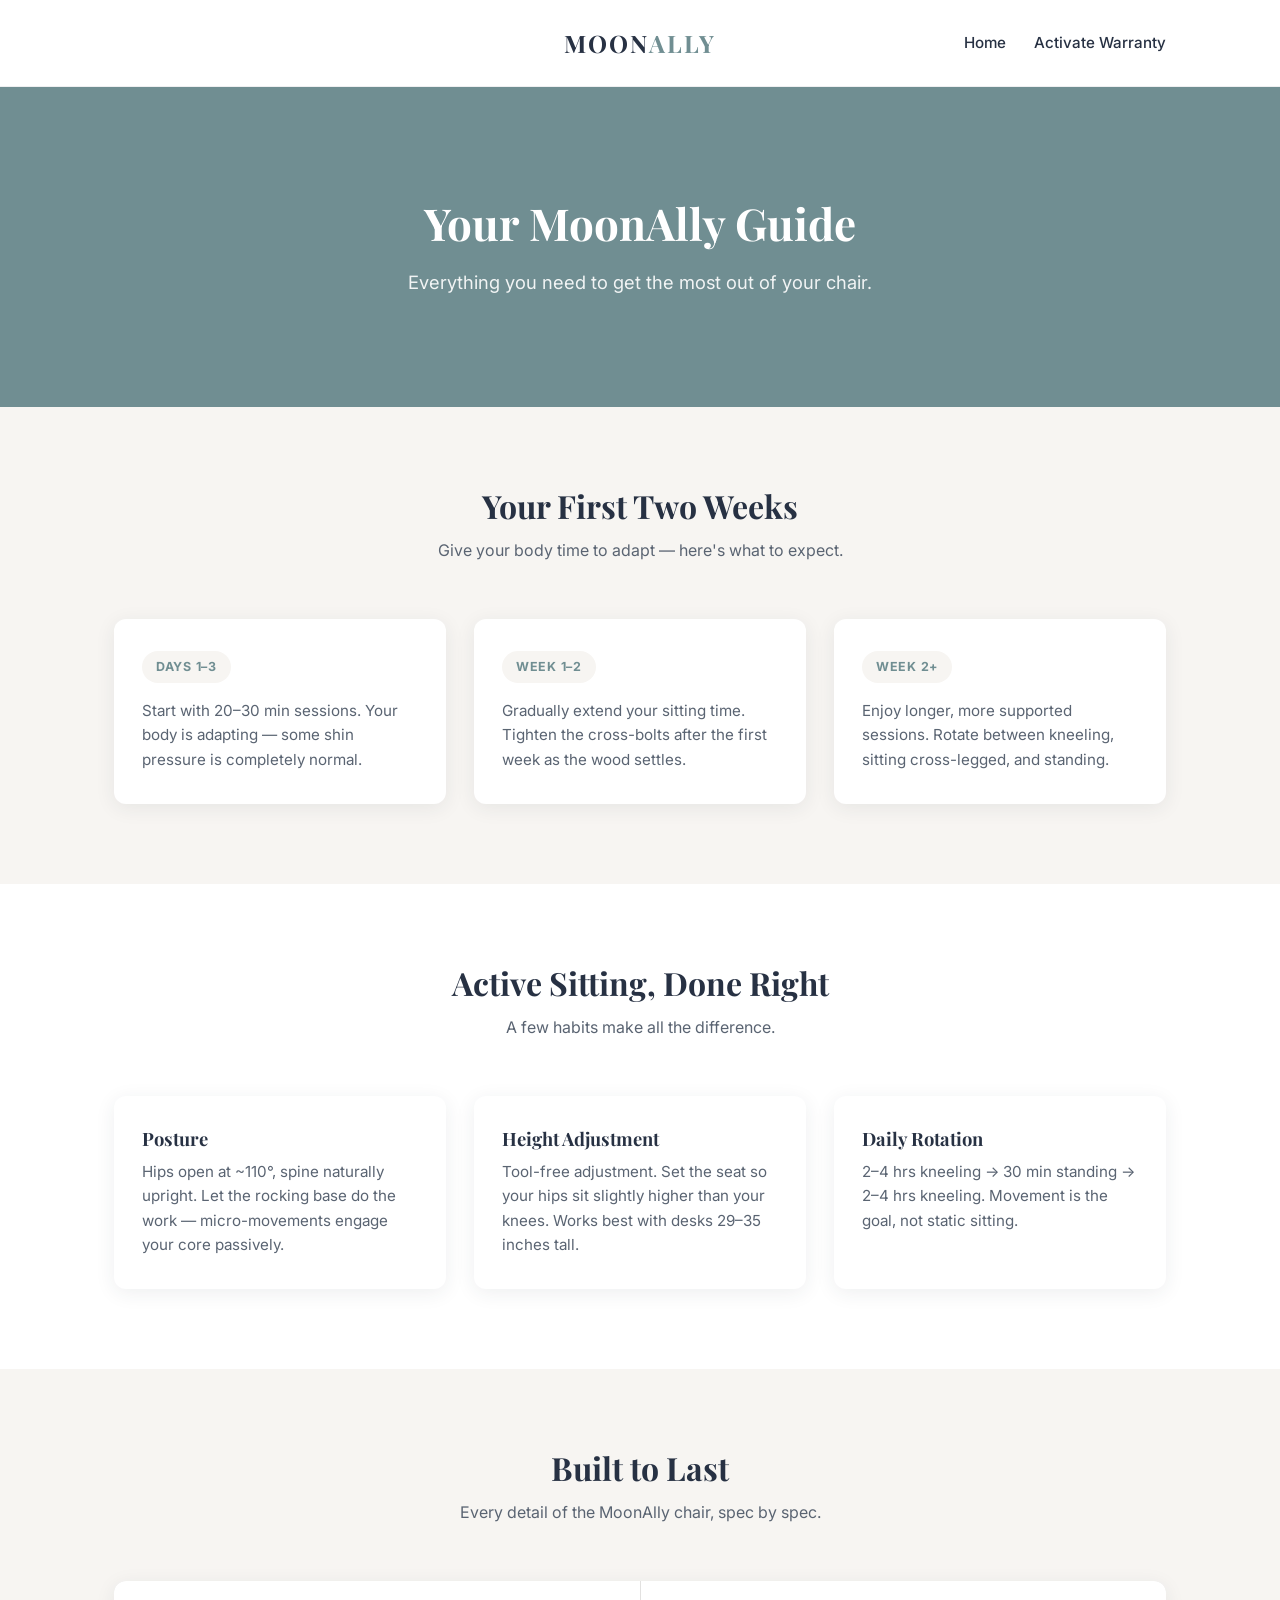
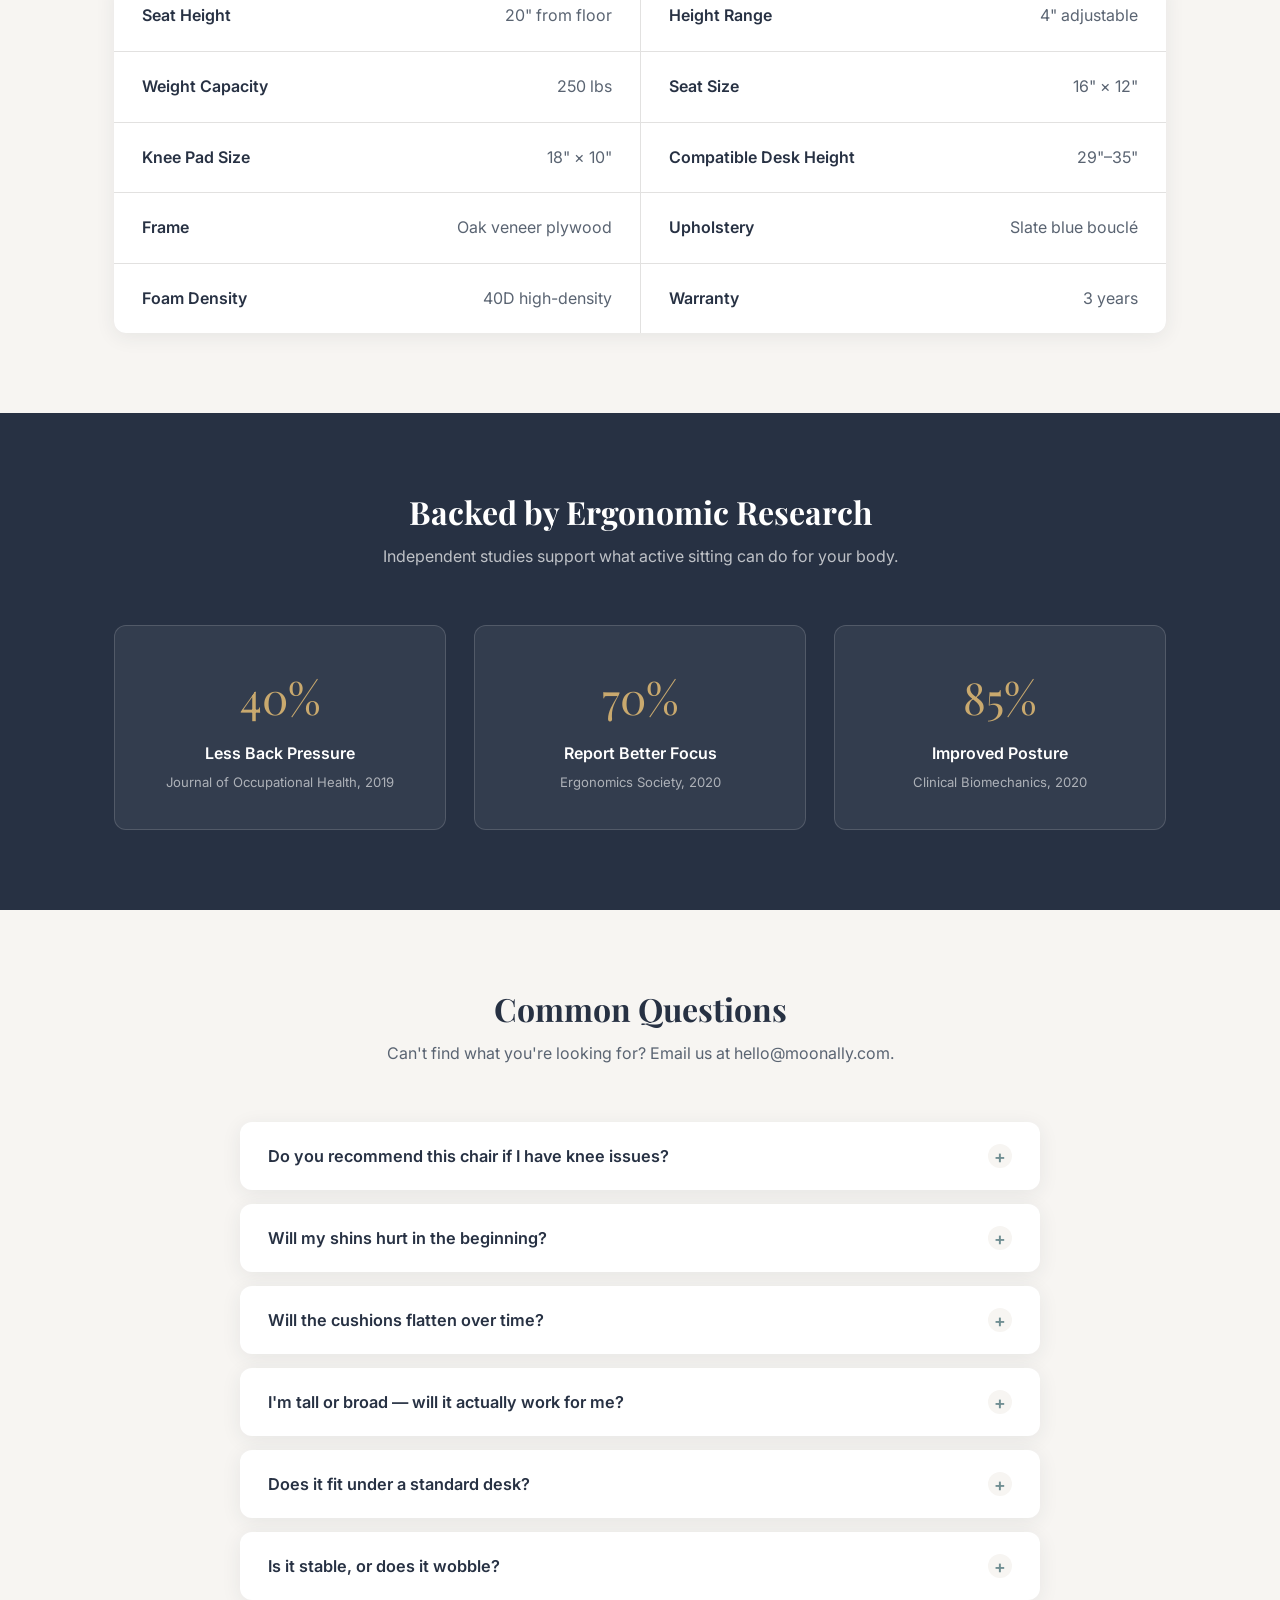
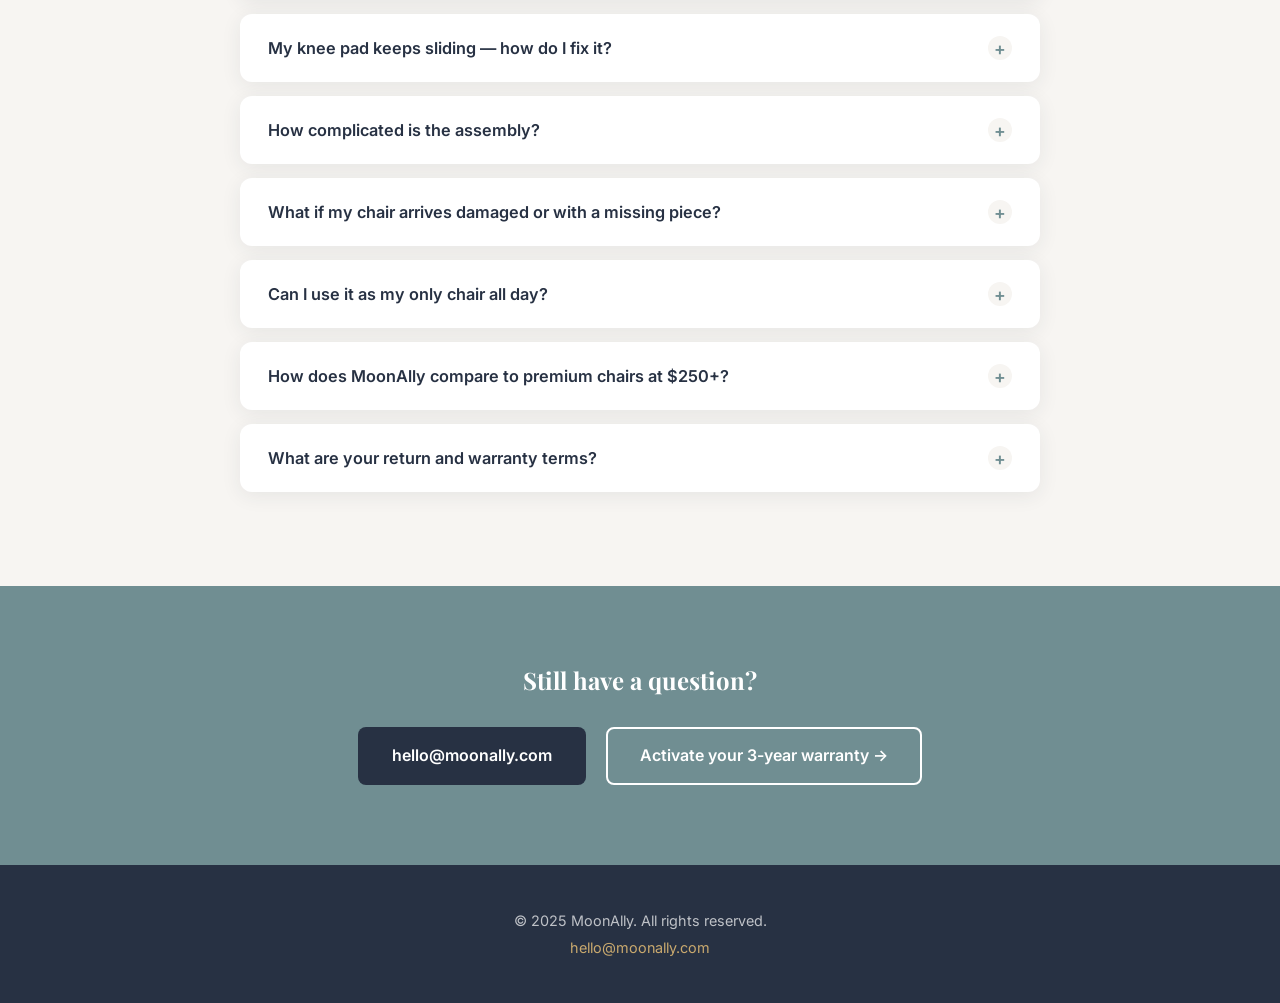
==== support/index.html @ c6cafbcb "initial site: homepage and support page" ====
<!DOCTYPE html>
<html lang="en">
<head>
<meta charset="UTF-8">
<meta name="viewport" content="width=device-width, initial-scale=1.0">
<title>MoonAlly Support &amp; Guide</title>
<meta name="description" content="Everything you need to get the most out of your MoonAlly kneeling chair — setup guide, specs, research, and FAQ.">
<link rel="preconnect" href="https://fonts.googleapis.com">
<link rel="preconnect" href="https://fonts.gstatic.com" crossorigin>
<link href="https://fonts.googleapis.com/css2?family=Playfair+Display:wght@600;700&family=Inter:wght@400;500;600;700&display=swap" rel="stylesheet">
<link rel="stylesheet" href="../style.css">
</head>
<body>

<header class="site-header">
  <div class="container">
    <a href="/" class="logo">
      <span class="logo-moon">MOON</span><span class="logo-ally">ALLY</span>
    </a>
    <nav class="header-nav">
      <a href="/">Home</a>
      <a href="https://warranty.moonally.com">Activate Warranty</a>
    </nav>
  </div>
</header>

<section class="hero hero-sage">
  <div class="container">
    <h1>Your MoonAlly Guide</h1>
    <p class="subline">Everything you need to get the most out of your chair.</p>
  </div>
</section>

<!-- Getting Started -->
<section id="getting-started">
  <div class="container">
    <div class="section-heading">
      <h2>Your First Two Weeks</h2>
      <p>Give your body time to adapt — here's what to expect.</p>
    </div>
    <div class="card-grid">
      <div class="card step-card">
        <span class="step-label">Days 1–3</span>
        <p>Start with 20–30 min sessions. Your body is adapting — some shin pressure is completely normal.</p>
      </div>
      <div class="card step-card">
        <span class="step-label">Week 1–2</span>
        <p>Gradually extend your sitting time. Tighten the cross-bolts after the first week as the wood settles.</p>
      </div>
      <div class="card step-card">
        <span class="step-label">Week 2+</span>
        <p>Enjoy longer, more supported sessions. Rotate between kneeling, sitting cross-legged, and standing.</p>
      </div>
    </div>
  </div>
</section>

<!-- How To Use -->
<section id="how-to-use" style="background:var(--white);">
  <div class="container">
    <div class="section-heading">
      <h2>Active Sitting, Done Right</h2>
      <p>A few habits make all the difference.</p>
    </div>
    <div class="card-grid">
      <div class="card">
        <h3>Posture</h3>
        <p>Hips open at ~110°, spine naturally upright. Let the rocking base do the work — micro-movements engage your core passively.</p>
      </div>
      <div class="card">
        <h3>Height Adjustment</h3>
        <p>Tool-free adjustment. Set the seat so your hips sit slightly higher than your knees. Works best with desks 29–35 inches tall.</p>
      </div>
      <div class="card">
        <h3>Daily Rotation</h3>
        <p>2–4 hrs kneeling → 30 min standing → 2–4 hrs kneeling. Movement is the goal, not static sitting.</p>
      </div>
    </div>
  </div>
</section>

<!-- Specs -->
<section id="specs">
  <div class="container">
    <div class="section-heading">
      <h2>Built to Last</h2>
      <p>Every detail of the MoonAlly chair, spec by spec.</p>
    </div>
    <div class="specs-grid">
      <div class="spec-item"><span class="spec-label">Seat Height</span><span class="spec-value">20" from floor</span></div>
      <div class="spec-item"><span class="spec-label">Height Range</span><span class="spec-value">4" adjustable</span></div>
      <div class="spec-item"><span class="spec-label">Weight Capacity</span><span class="spec-value">250 lbs</span></div>
      <div class="spec-item"><span class="spec-label">Seat Size</span><span class="spec-value">16" × 12"</span></div>
      <div class="spec-item"><span class="spec-label">Knee Pad Size</span><span class="spec-value">18" × 10"</span></div>
      <div class="spec-item"><span class="spec-label">Compatible Desk Height</span><span class="spec-value">29"–35"</span></div>
      <div class="spec-item"><span class="spec-label">Frame</span><span class="spec-value">Oak veneer plywood</span></div>
      <div class="spec-item"><span class="spec-label">Upholstery</span><span class="spec-value">Slate blue bouclé</span></div>
      <div class="spec-item"><span class="spec-label">Foam Density</span><span class="spec-value">40D high-density</span></div>
      <div class="spec-item"><span class="spec-label">Warranty</span><span class="spec-value">3 years</span></div>
    </div>
  </div>
</section>

<!-- Research -->
<section id="research" class="section-dark">
  <div class="container">
    <div class="section-heading">
      <h2>Backed by Ergonomic Research</h2>
      <p>Independent studies support what active sitting can do for your body.</p>
    </div>
    <div class="card-grid">
      <div class="stat-card">
        <div class="stat-number">40%</div>
        <div class="stat-label">Less Back Pressure</div>
        <p class="stat-source">Journal of Occupational Health, 2019</p>
      </div>
      <div class="stat-card">
        <div class="stat-number">70%</div>
        <div class="stat-label">Report Better Focus</div>
        <p class="stat-source">Ergonomics Society, 2020</p>
      </div>
      <div class="stat-card">
        <div class="stat-number">85%</div>
        <div class="stat-label">Improved Posture</div>
        <p class="stat-source">Clinical Biomechanics, 2020</p>
      </div>
    </div>
  </div>
</section>

<!-- FAQ -->
<section id="faq">
  <div class="container">
    <div class="section-heading">
      <h2>Common Questions</h2>
      <p>Can't find what you're looking for? Email us at hello@moonally.com.</p>
    </div>
    <div class="faq-list">

      <div class="faq-item">
        <button class="faq-question">
          Do you recommend this chair if I have knee issues?
          <span class="faq-icon">+</span>
        </button>
        <div class="faq-answer">
          <p>Honestly, no. If you're dealing with a knee injury, recent surgery, or arthritis, this chair puts weight on your knees and shins by design. It's built to open tight hips and strengthen posture, not to rehabilitate an existing joint problem. We'd rather you skip it than end up in pain.</p>
        </div>
      </div>

      <div class="faq-item">
        <button class="faq-question">
          Will my shins hurt in the beginning?
          <span class="faq-icon">+</span>
        </button>
        <div class="faq-answer">
          <p>A bit of pressure is normal. About 30% of your weight rests on the shin pads while the seat carries the rest. Most users adjust within 3 to 7 days. Start with 20–30 minute sessions and raise the seat one notch if the pressure feels too strong early on.</p>
        </div>
      </div>

      <div class="faq-item">
        <button class="faq-question">
          Will the cushions flatten over time?
          <span class="faq-icon">+</span>
        </button>
        <div class="faq-answer">
          <p>Our cushions use 40-density high-density foam — about 50% thicker than most competitors. They stay firm at first and gradually mold to your shape over the first week or two. Cushion integrity is covered by our 3-year warranty.</p>
        </div>
      </div>

      <div class="faq-item">
        <button class="faq-question">
          I'm tall or broad — will it actually work for me?
          <span class="faq-icon">+</span>
        </button>
        <div class="faq-answer">
          <p>The chair fits users comfortably up to about 6'2". Above that, use the top adjustment setting with a desk of 30" or taller. If you're broad through the hips, keep the seat centered so the oak sides clear your legs. Beyond 6'2" or 250 lb, this chair isn't the right fit.</p>
        </div>
      </div>

      <div class="faq-item">
        <button class="faq-question">
          Does it fit under a standard desk?
          <span class="faq-icon">+</span>
        </button>
        <div class="faq-answer">
          <p>Yes. The seat sits about 20" off the ground and works with standard desks between 29" and 35", including standing desks. No tools needed to adjust. If your knees brush the underside, raise the desk or lower the seat one notch.</p>
        </div>
      </div>

      <div class="faq-item">
        <button class="faq-question">
          Is it stable, or does it wobble?
          <span class="faq-icon">+</span>
        </button>
        <div class="faq-answer">
          <p>The rocking motion is intentional — that's what engages your core. Side-to-side looseness is different: tighten the cross-bolts firmly after the first week of use as the oak settles. Once tightened, the frame handles up to 250 lb and is covered by our 3-year warranty.</p>
        </div>
      </div>

      <div class="faq-item">
        <button class="faq-question">
          My knee pad keeps sliding — how do I fix it?
          <span class="faq-icon">+</span>
        </button>
        <div class="faq-answer">
          <p>Place both bolts in the notch position you want, then tighten the knobs firmly — firmer than feels natural. If the pad still moves, it's likely off by one notch: lift, reposition, retighten. Knobs loosen naturally over time, so a quick check every few weeks keeps everything in place.</p>
        </div>
      </div>

      <div class="faq-item">
        <button class="faq-question">
          How complicated is the assembly?
          <span class="faq-icon">+</span>
        </button>
        <div class="faq-answer">
          <p>About 15 to 20 minutes following the printed instruction manual included in the box. Pro tip: have someone hold the side panels while you thread the bolts, and leave every bolt loose until they're all in — then tighten everything at the end. If a hole doesn't align, email us a photo at hello@moonally.com and we'll ship the replacement part free.</p>
        </div>
      </div>

      <div class="faq-item">
        <button class="faq-question">
          What if my chair arrives damaged or with a missing piece?
          <span class="faq-icon">+</span>
        </button>
        <div class="faq-answer">
          <p>Every chair ships brand new. If yours has a scratch or a missing component, contact hello@moonally.com within your 30-day Amazon return window with a photo and we'll make it right. Individual parts ship free — no need to box up the whole chair for one missing piece.</p>
        </div>
      </div>

      <div class="faq-item">
        <button class="faq-question">
          Can I use it as my only chair all day?
          <span class="faq-icon">+</span>
        </button>
        <div class="faq-answer">
          <p>It's designed for active sitting, not 8 hours static. Rotate: kneel, shift to cross-legged, stand for a bit. Most owners use it as their primary seat within that rotation. It makes good posture easy — but your core still does the work.</p>
        </div>
      </div>

      <div class="faq-item">
        <button class="faq-question">
          How does MoonAlly compare to premium chairs at $250+?
          <span class="faq-icon">+</span>
        </button>
        <div class="faq-answer">
          <p>Oak veneer plywood frame (not particle board), 40-density foam cushions 50% thicker than most competitors, premium slate blue bouclé upholstery. Add free Amazon Prime shipping, 30-day returns, a 3-year warranty, and direct support — and you're not paying more for less.</p>
        </div>
      </div>

      <div class="faq-item">
        <button class="faq-question">
          What are your return and warranty terms?
          <span class="faq-icon">+</span>
        </button>
        <div class="faq-answer">
          <p>30-day trial: if it's not for you, return it through Amazon for a full refund. Beyond that, our 3-year warranty starts from your delivery date and covers the frame, rocking base, height adjustment hardware, and cushion integrity. Replacement parts ship free. Email hello@moonally.com with your Amazon order number.</p>
        </div>
      </div>

    </div>
  </div>
</section>

<!-- Contact -->
<section class="section-sage contact-section">
  <div class="container">
    <h2>Still have a question?</h2>
    <div class="contact-links">
      <a href="mailto:hello@moonally.com" class="btn btn-navy">hello@moonally.com</a>
      <a href="https://warranty.moonally.com" class="btn btn-secondary">Activate your 3-year warranty →</a>
    </div>
  </div>
</section>

<footer class="site-footer">
  <div class="container">
    <p>© 2025 MoonAlly. All rights reserved.</p>
    <p><a href="mailto:hello@moonally.com">hello@moonally.com</a></p>
  </div>
</footer>

<script>
document.querySelectorAll('.faq-question').forEach(function (btn) {
  btn.addEventListener('click', function () {
    var item = btn.closest('.faq-item');
    var isActive = item.classList.contains('active');

    document.querySelectorAll('.faq-item.active').forEach(function (openItem) {
      if (openItem !== item) {
        openItem.classList.remove('active');
        openItem.querySelector('.faq-answer').style.maxHeight = null;
      }
    });

    if (isActive) {
      item.classList.remove('active');
      item.querySelector('.faq-answer').style.maxHeight = null;
    } else {
      item.classList.add('active');
      var answer = item.querySelector('.faq-answer');
      answer.style.maxHeight = answer.scrollHeight + 'px';
    }
  });
});
</script>

</body>
</html>
---- style.css ----
/* ==========================================================================
   MoonAlly — shared stylesheet
   ========================================================================== */

:root {
  --navy: #273143;
  --sage: #708e92;
  --gold: #c9a96e;
  --bg: #f7f5f2;
  --white: #ffffff;
  --text-muted: #5a6472;
  --shadow: 0 4px 20px rgba(39, 49, 67, 0.08);
  --radius-card: 12px;
  --radius-btn: 8px;
  --max-width: 1100px;
}

* {
  box-sizing: border-box;
}

html {
  scroll-behavior: smooth;
}

body {
  margin: 0;
  font-family: "Inter", -apple-system, BlinkMacSystemFont, "Segoe UI", sans-serif;
  background: var(--bg);
  color: var(--navy);
  line-height: 1.6;
  -webkit-font-smoothing: antialiased;
}

h1, h2, h3, h4 {
  font-family: "Playfair Display", Georgia, serif;
  color: var(--navy);
  margin: 0 0 0.5em;
  line-height: 1.2;
}

p {
  margin: 0 0 1em;
  color: var(--text-muted);
}

a {
  color: inherit;
  text-decoration: none;
}

img {
  max-width: 100%;
  display: block;
}

.container {
  max-width: var(--max-width);
  margin: 0 auto;
  padding: 0 24px;
}

/* ---------- Logo ---------- */

.logo {
  font-family: "Playfair Display", Georgia, serif;
  font-weight: 700;
  font-size: 1.5rem;
  letter-spacing: 0.08em;
  display: inline-flex;
}

.logo .logo-moon {
  color: var(--navy);
}

.logo .logo-ally {
  color: var(--sage);
}

.logo img {
  height: 40px;
  width: auto;
}

/* ---------- Header ---------- */

.site-header {
  background: var(--white);
  padding: 24px 0;
  border-bottom: 1px solid rgba(39, 49, 67, 0.08);
}

.site-header .container {
  display: flex;
  align-items: center;
  justify-content: center;
  position: relative;
  flex-wrap: wrap;
  gap: 16px;
}

.site-header .header-nav {
  position: absolute;
  right: 24px;
  top: 50%;
  transform: translateY(-50%);
  display: flex;
  gap: 28px;
  font-size: 0.95rem;
  font-weight: 500;
}

.site-header .header-nav a {
  color: var(--navy);
  transition: color 0.2s ease;
}

.site-header .header-nav a:hover {
  color: var(--sage);
}

@media (max-width: 640px) {
  .site-header .header-nav {
    position: static;
    transform: none;
    justify-content: center;
    width: 100%;
  }
}

/* ---------- Buttons ---------- */

.btn {
  display: inline-block;
  padding: 14px 32px;
  border-radius: var(--radius-btn);
  font-weight: 600;
  font-size: 1rem;
  text-align: center;
  cursor: pointer;
  border: 2px solid transparent;
  transition: transform 0.15s ease, box-shadow 0.15s ease, background 0.15s ease, color 0.15s ease;
}

.btn:hover {
  transform: translateY(-2px);
}

.btn-primary {
  background: var(--gold);
  color: var(--navy);
  box-shadow: 0 6px 18px rgba(201, 169, 110, 0.35);
}

.btn-primary:hover {
  background: #d6b784;
}

.btn-secondary {
  background: transparent;
  color: var(--white);
  border-color: var(--white);
}

.btn-secondary:hover {
  background: rgba(255, 255, 255, 0.12);
}

.btn-navy {
  background: var(--navy);
  color: var(--white);
}

.btn-navy:hover {
  background: #333f56;
}

.cta-row {
  display: flex;
  gap: 20px;
  justify-content: center;
  flex-wrap: wrap;
  margin-top: 36px;
}

/* ---------- Hero sections ---------- */

.hero {
  padding: 110px 0;
  text-align: center;
}

.hero-navy {
  background: var(--navy);
  color: var(--white);
}

.hero-navy h1 {
  color: var(--white);
}

.hero-navy p {
  color: rgba(255, 255, 255, 0.75);
}

.hero-sage {
  background: var(--sage);
  color: var(--white);
}

.hero-sage h1 {
  color: var(--white);
}

.hero-sage p {
  color: rgba(255, 255, 255, 0.9);
}

.hero h1 {
  font-size: 2.75rem;
  margin-bottom: 0.4em;
}

.hero .subline {
  font-size: 1.15rem;
  max-width: 560px;
  margin: 0 auto;
}

/* ---------- Sections ---------- */

section {
  padding: 80px 0;
}

.section-heading {
  text-align: center;
  margin-bottom: 56px;
}

.section-heading h2 {
  font-size: 2rem;
  margin-bottom: 12px;
}

.section-heading p {
  max-width: 600px;
  margin: 0 auto;
}

.section-dark {
  background: var(--navy);
  color: var(--white);
}

.section-dark .section-heading h2,
.section-dark .section-heading p {
  color: var(--white);
}

.section-dark .section-heading p {
  color: rgba(255, 255, 255, 0.7);
}

.section-sage {
  background: var(--sage);
  color: var(--white);
}

/* ---------- Cards ---------- */

.card-grid {
  display: grid;
  grid-template-columns: repeat(3, 1fr);
  gap: 28px;
}

@media (max-width: 800px) {
  .card-grid {
    grid-template-columns: 1fr;
  }
}

.card {
  background: var(--white);
  border-radius: var(--radius-card);
  box-shadow: var(--shadow);
  padding: 32px 28px;
}

.card h3 {
  font-size: 1.15rem;
  margin-bottom: 10px;
}

.card p {
  margin-bottom: 0;
  font-size: 0.95rem;
}

/* icon card placeholders */

.icon-placeholder {
  width: 52px;
  height: 52px;
  border-radius: 50%;
  background: var(--bg);
  border: 2px solid var(--gold);
  margin: 0 auto 18px;
}

.icon-card {
  text-align: center;
}

/* stat cards (research section) */

.stat-card {
  background: rgba(255, 255, 255, 0.06);
  border: 1px solid rgba(255, 255, 255, 0.15);
  border-radius: var(--radius-card);
  padding: 36px 24px;
  text-align: center;
}

.stat-card .stat-number {
  font-family: "Playfair Display", Georgia, serif;
  font-size: 2.75rem;
  color: var(--gold);
  margin-bottom: 8px;
}

.stat-card .stat-label {
  font-weight: 600;
  color: var(--white);
  margin-bottom: 6px;
}

.stat-card .stat-source {
  font-size: 0.82rem;
  color: rgba(255, 255, 255, 0.6);
  margin-bottom: 0;
}

/* step cards (getting started) */

.step-card .step-label {
  display: inline-block;
  background: var(--bg);
  color: var(--sage);
  font-weight: 700;
  font-size: 0.78rem;
  letter-spacing: 0.06em;
  text-transform: uppercase;
  padding: 6px 14px;
  border-radius: 999px;
  margin-bottom: 16px;
}

/* image placeholders */

.image-placeholder {
  background: linear-gradient(135deg, var(--sage) 0%, var(--navy) 100%);
  border-radius: var(--radius-card);
  min-height: 220px;
}

/* ---------- Links section (homepage) ---------- */

.link-panel {
  display: flex;
  gap: 24px;
  flex-wrap: wrap;
  justify-content: center;
}

.link-panel a {
  background: var(--white);
  border-radius: var(--radius-card);
  box-shadow: var(--shadow);
  padding: 24px 32px;
  font-weight: 600;
  color: var(--navy);
  flex: 1 1 320px;
  text-align: center;
  transition: transform 0.15s ease, box-shadow 0.15s ease;
}

.link-panel a:hover {
  transform: translateY(-3px);
  box-shadow: 0 8px 26px rgba(39, 49, 67, 0.14);
}

.link-panel a span {
  color: var(--gold);
}

/* ---------- Specs grid ---------- */

.specs-grid {
  display: grid;
  grid-template-columns: repeat(2, 1fr);
  gap: 1px;
  background: rgba(39, 49, 67, 0.1);
  border-radius: var(--radius-card);
  overflow: hidden;
  box-shadow: var(--shadow);
}

@media (max-width: 700px) {
  .specs-grid {
    grid-template-columns: 1fr;
  }
}

.spec-item {
  background: var(--white);
  padding: 22px 28px;
  display: flex;
  justify-content: space-between;
  align-items: baseline;
  gap: 16px;
}

.spec-item .spec-label {
  font-weight: 600;
  color: var(--navy);
}

.spec-item .spec-value {
  color: var(--text-muted);
  text-align: right;
}

/* ---------- FAQ accordion ---------- */

.faq-list {
  max-width: 800px;
  margin: 0 auto;
}

.faq-item {
  background: var(--white);
  border-radius: var(--radius-card);
  box-shadow: var(--shadow);
  margin-bottom: 14px;
  overflow: hidden;
}

.faq-question {
  width: 100%;
  background: none;
  border: none;
  text-align: left;
  padding: 22px 28px;
  font-family: "Inter", sans-serif;
  font-size: 1.02rem;
  font-weight: 600;
  color: var(--navy);
  cursor: pointer;
  display: flex;
  justify-content: space-between;
  align-items: center;
  gap: 16px;
}

.faq-question .faq-icon {
  flex-shrink: 0;
  width: 24px;
  height: 24px;
  border-radius: 50%;
  background: var(--bg);
  color: var(--sage);
  display: flex;
  align-items: center;
  justify-content: center;
  font-size: 1.1rem;
  transition: transform 0.25s ease, background 0.25s ease, color 0.25s ease;
}

.faq-item.active .faq-question .faq-icon {
  transform: rotate(45deg);
  background: var(--gold);
  color: var(--navy);
}

.faq-answer {
  max-height: 0;
  overflow: hidden;
  transition: max-height 0.3s ease, padding 0.3s ease;
  padding: 0 28px;
}

.faq-item.active .faq-answer {
  padding: 0 28px 24px;
}

.faq-answer p {
  margin: 0;
  font-size: 0.96rem;
}

/* ---------- Contact section ---------- */

.contact-section {
  text-align: center;
}

.contact-section h2 {
  color: var(--white);
}

.contact-section .contact-links {
  display: flex;
  gap: 20px;
  justify-content: center;
  flex-wrap: wrap;
  margin-top: 32px;
}

/* ---------- Footer ---------- */

.site-footer {
  background: var(--navy);
  color: rgba(255, 255, 255, 0.7);
  text-align: center;
  padding: 40px 0;
  font-size: 0.9rem;
}

.site-footer a {
  color: var(--gold);
}

.site-footer p {
  color: rgba(255, 255, 255, 0.7);
  margin: 4px 0;
}

/* ---------- Utility ---------- */

.text-center {
  text-align: center;
}

@media (max-width: 640px) {
  .hero {
    padding: 72px 0;
  }
  .hero h1 {
    font-size: 2.1rem;
  }
  section {
    padding: 56px 0;
  }
}
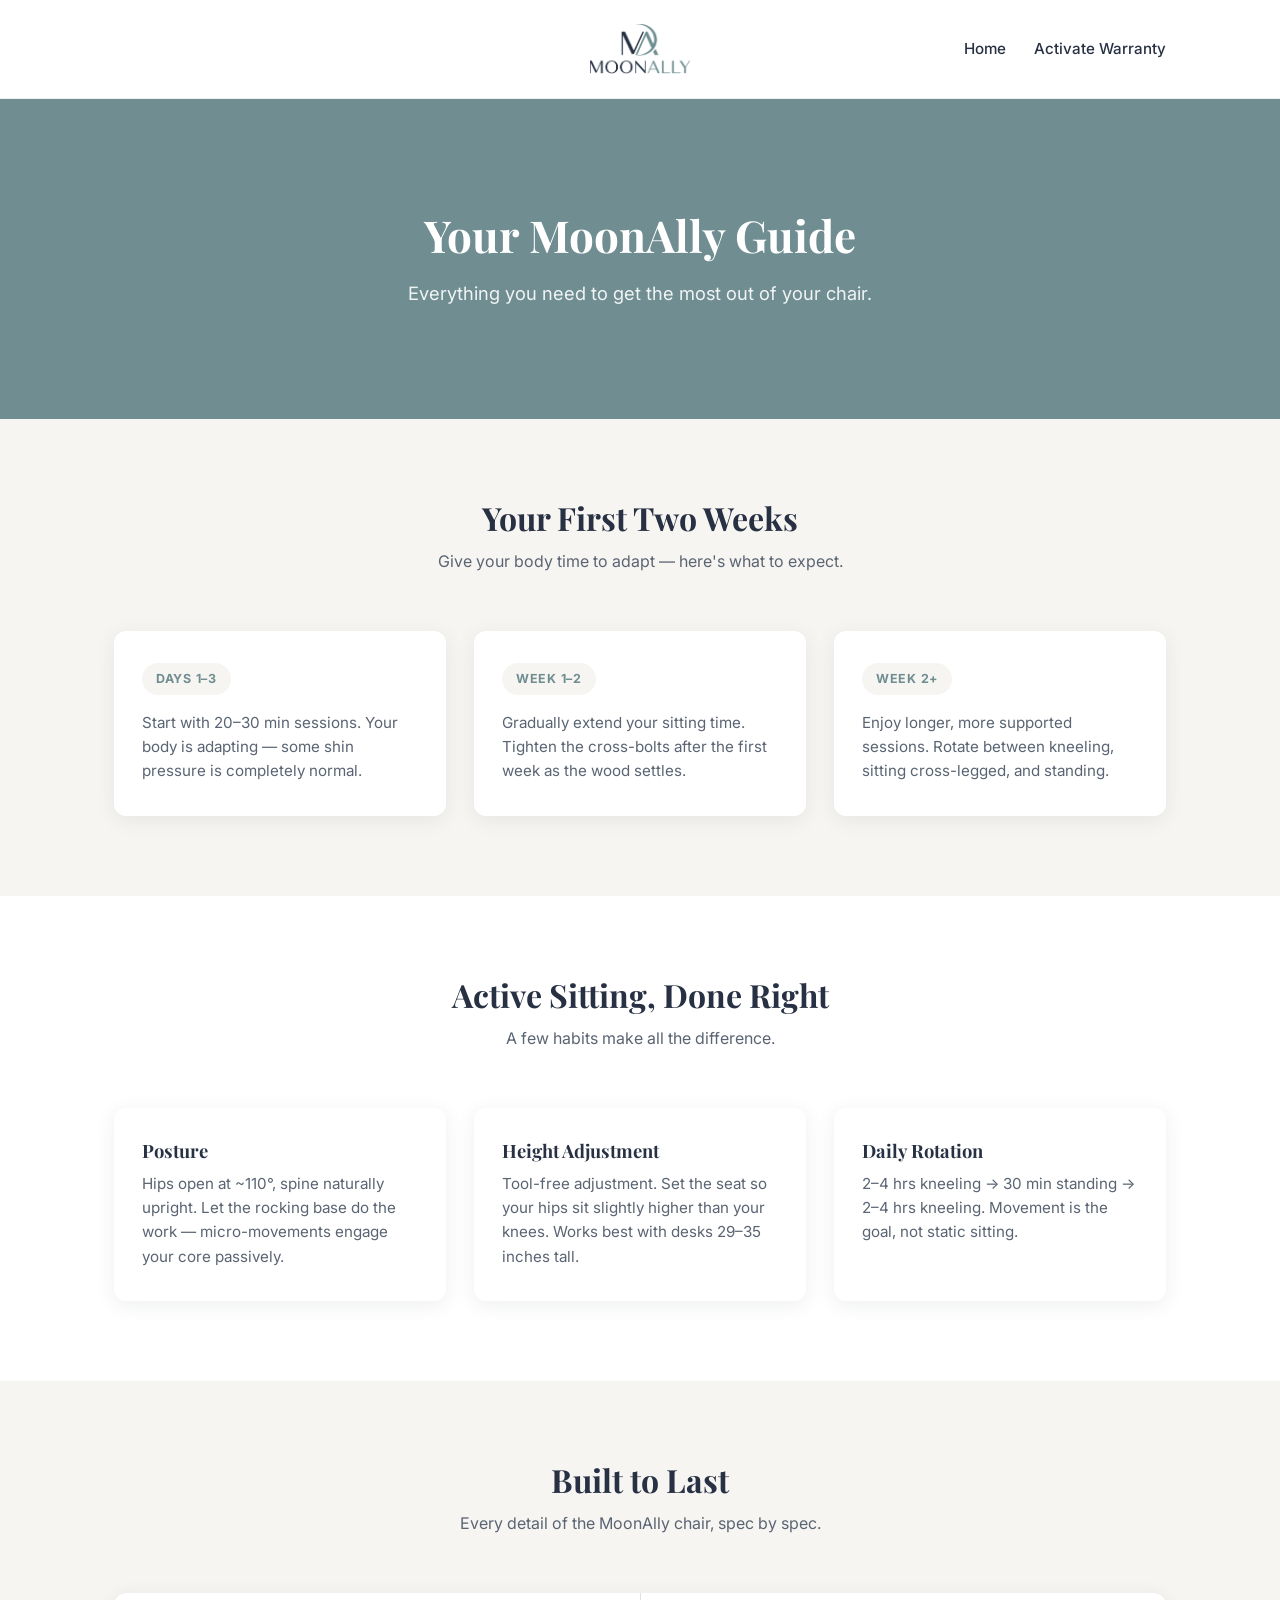
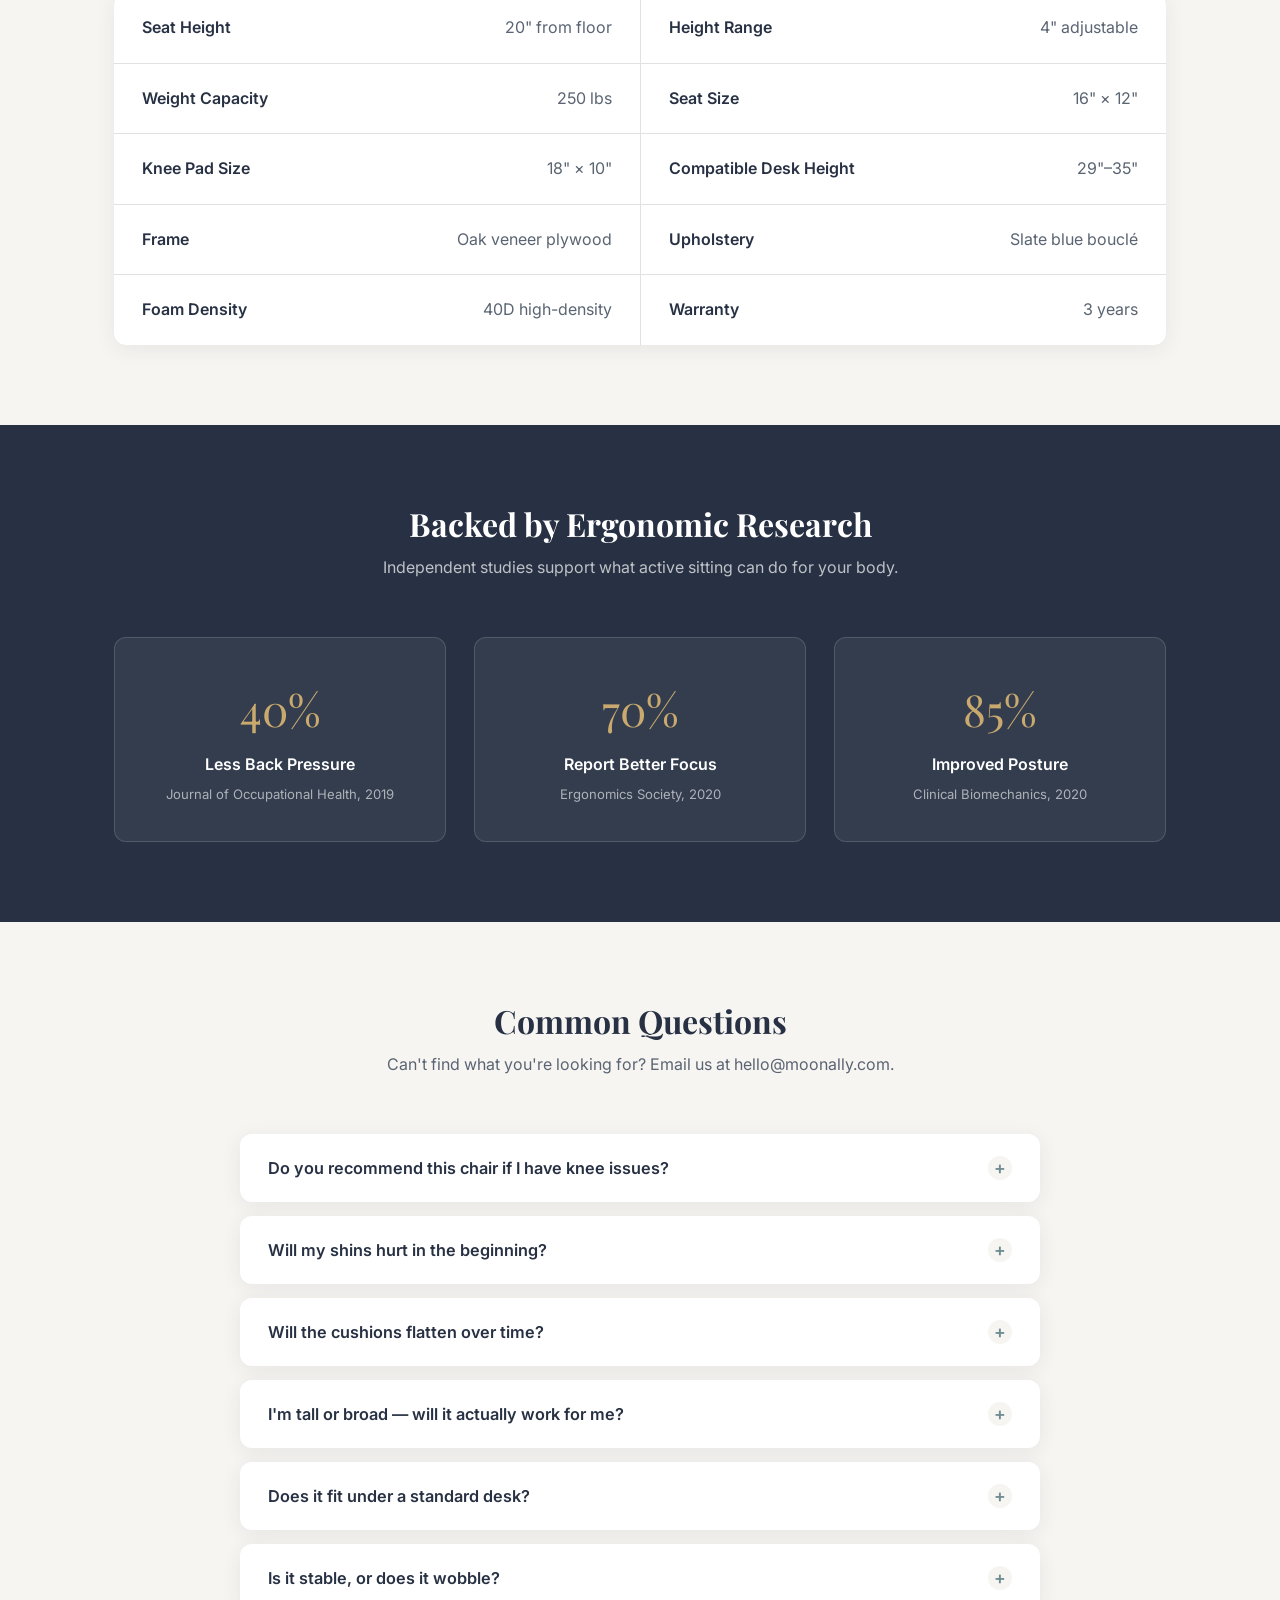
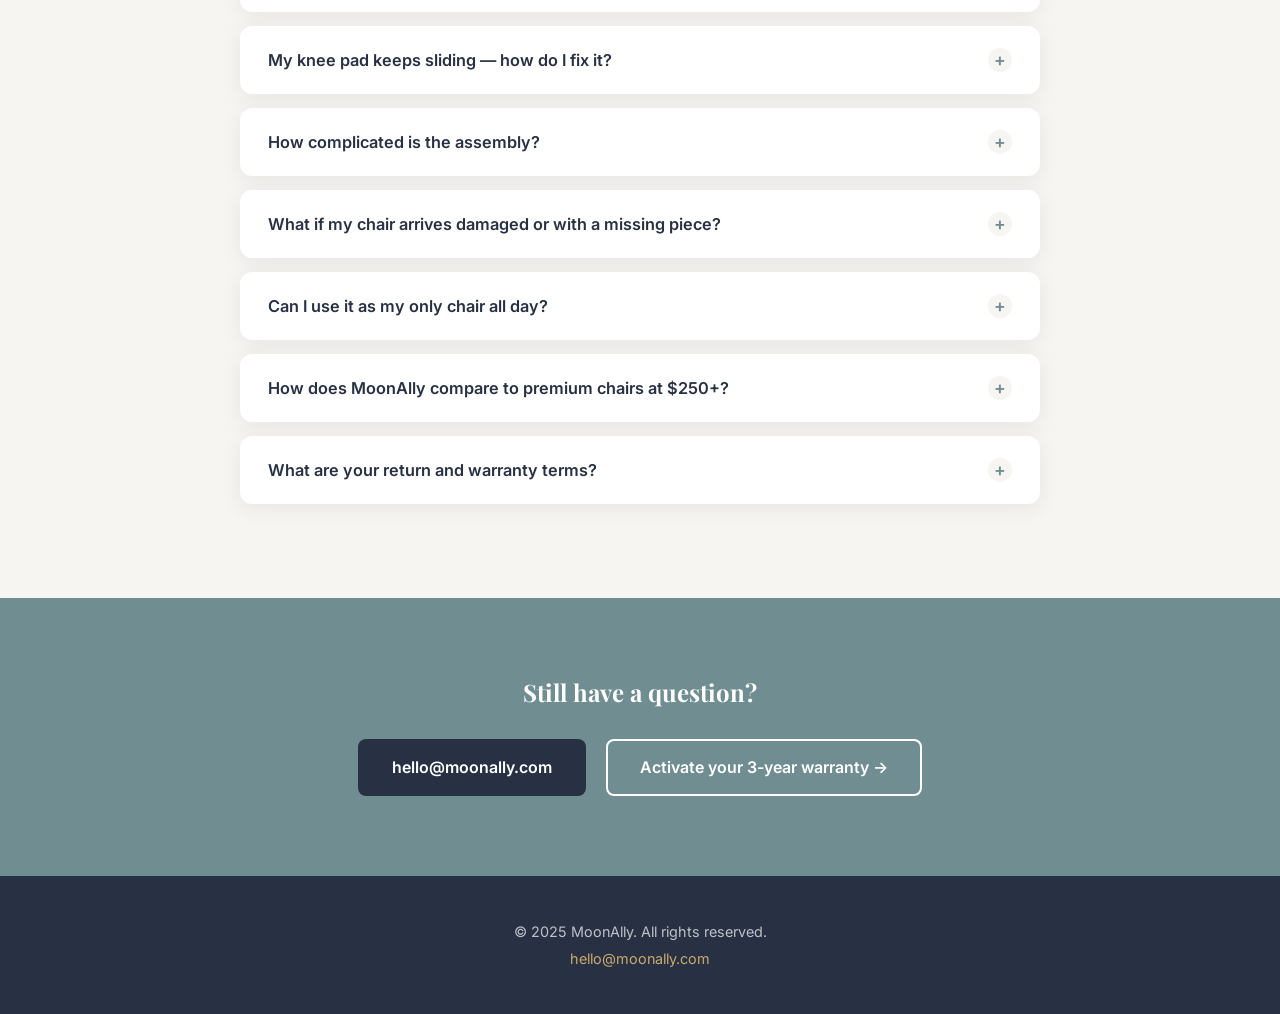
==== commit 5b3f379a: "Replace text logo with logo.png image" ====
--- a/support/index.html
+++ b/support/index.html
@@ -15,7 +15,7 @@
 <header class="site-header">
   <div class="container">
     <a href="/" class="logo">
-      <span class="logo-moon">MOON</span><span class="logo-ally">ALLY</span>
+      <img src="/assets/logo.png" alt="MoonAlly" style="height: 50px;">
     </a>
     <nav class="header-nav">
       <a href="/">Home</a>
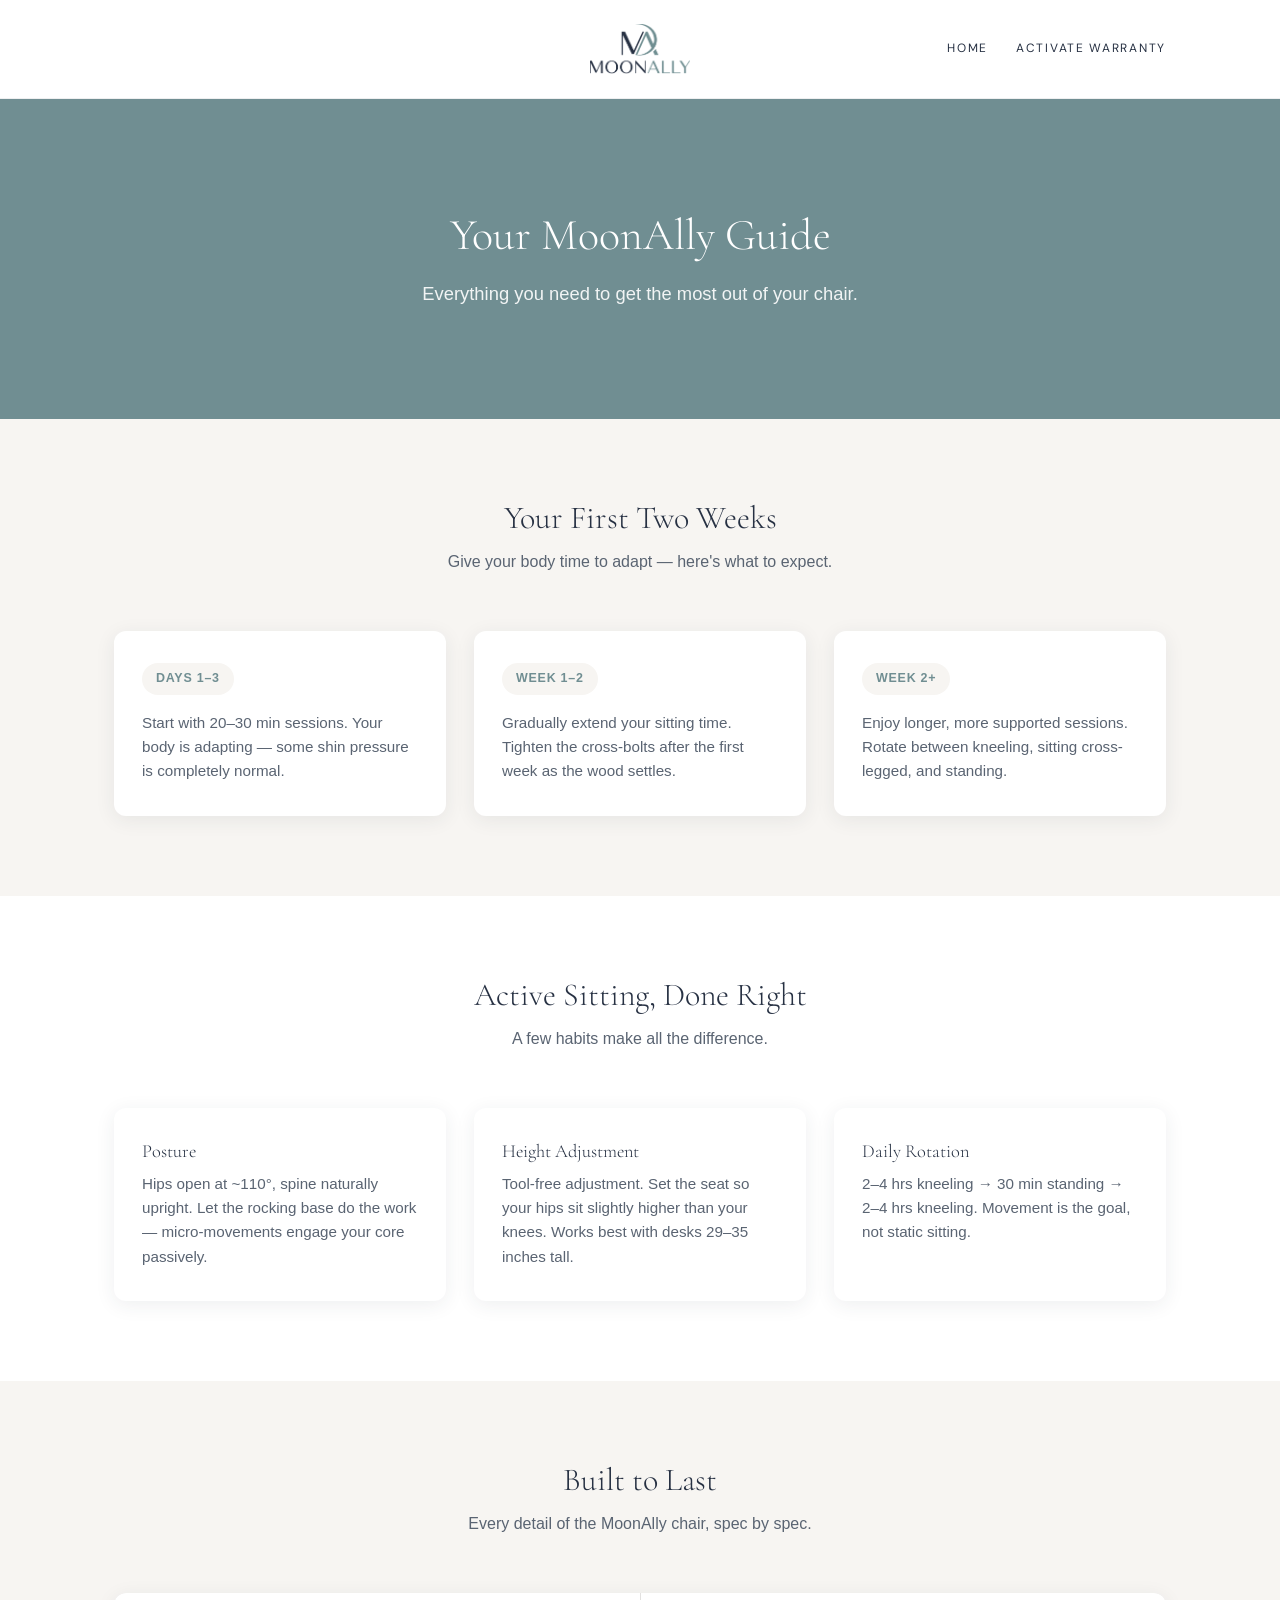
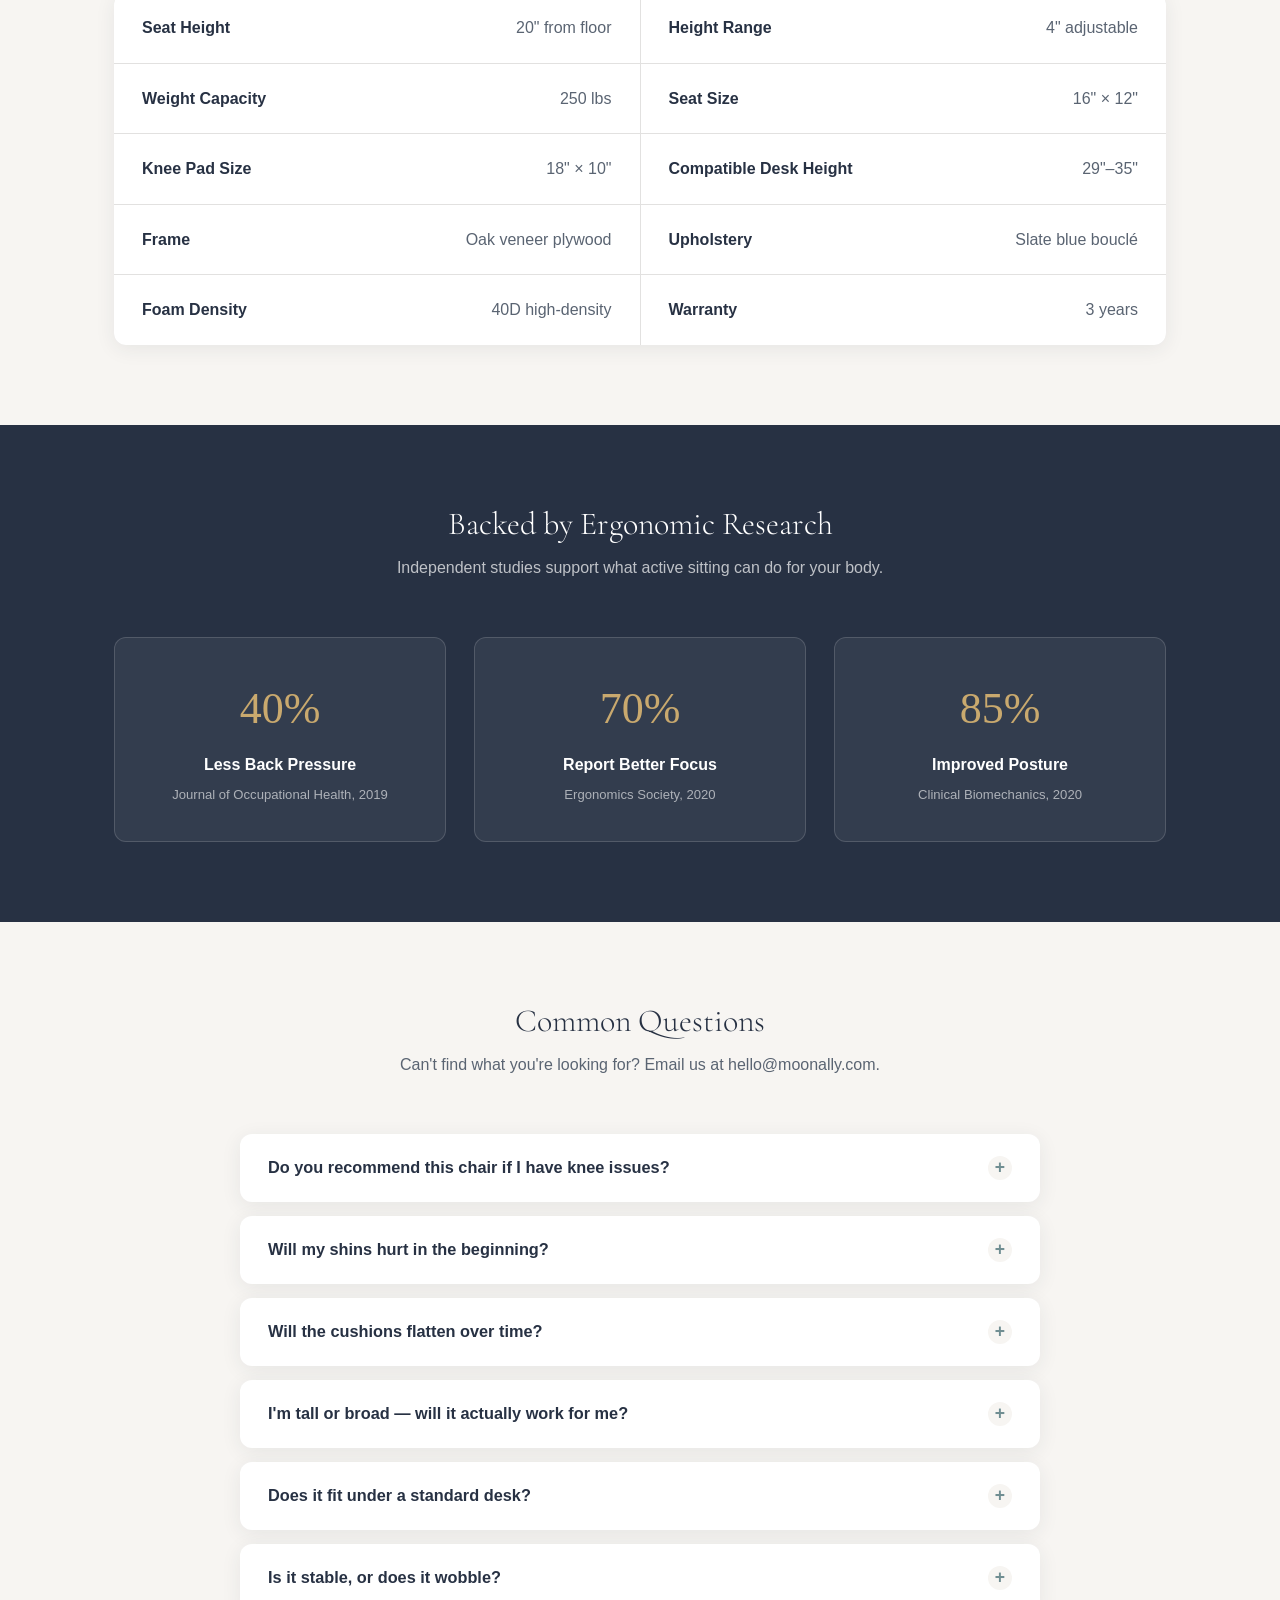
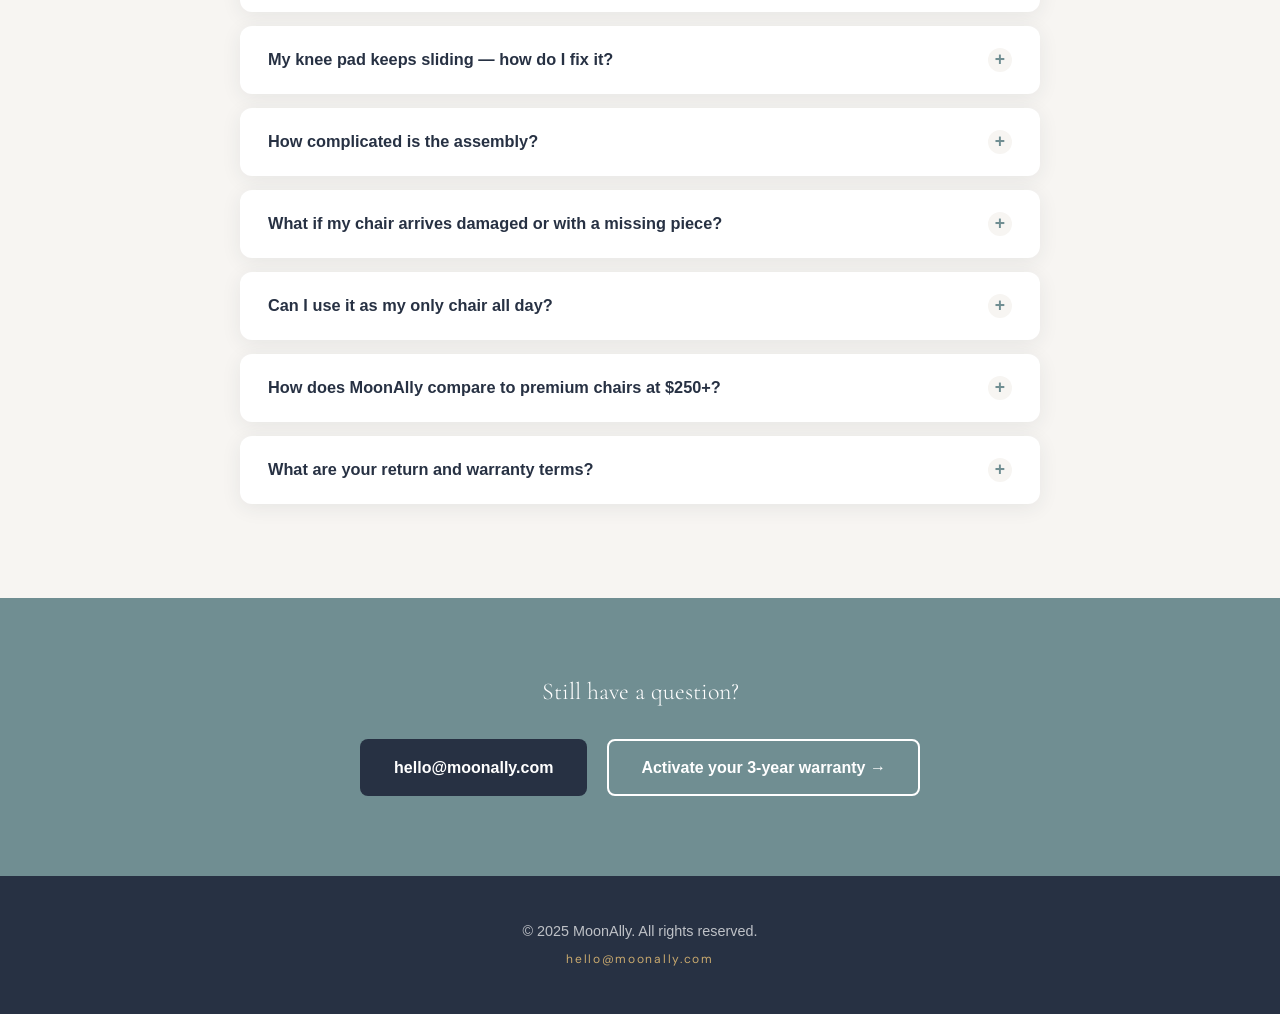
==== commit 53cc232a: "Update typography: Cormorant Garamond headings, DM Sans nav/footer links" ====
--- a/support/index.html
+++ b/support/index.html
@@ -5,9 +5,7 @@
 <meta name="viewport" content="width=device-width, initial-scale=1.0">
 <title>MoonAlly Support &amp; Guide</title>
 <meta name="description" content="Everything you need to get the most out of your MoonAlly kneeling chair — setup guide, specs, research, and FAQ.">
-<link rel="preconnect" href="https://fonts.googleapis.com">
-<link rel="preconnect" href="https://fonts.gstatic.com" crossorigin>
-<link href="https://fonts.googleapis.com/css2?family=Playfair+Display:wght@600;700&family=Inter:wght@400;500;600;700&display=swap" rel="stylesheet">
+<link rel="icon" type="image/png" href="/assets/favicon.png">
 <link rel="stylesheet" href="../style.css">
 </head>
 <body>
--- a/style.css
+++ b/style.css
@@ -1,6 +1,8 @@
 /* ==========================================================================
    MoonAlly — shared stylesheet
    ========================================================================== */
+
+@import url('https://fonts.googleapis.com/css2?family=Cormorant+Garamond:ital,wght@0,300;0,400;1,300;1,400&family=DM+Sans:wght@400;500&display=swap');
 
 :root {
   --navy: #273143;
@@ -32,8 +34,16 @@
   -webkit-font-smoothing: antialiased;
 }
 
-h1, h2, h3, h4 {
-  font-family: "Playfair Display", Georgia, serif;
+h1, h2, h3 {
+  font-family: 'Cormorant Garamond', serif;
+  font-weight: 300;
+  color: var(--navy);
+  margin: 0 0 0.5em;
+  line-height: 1.2;
+}
+
+h4 {
+  font-family: Georgia, serif;
   color: var(--navy);
   margin: 0 0 0.5em;
   line-height: 1.2;
@@ -107,11 +117,13 @@
   transform: translateY(-50%);
   display: flex;
   gap: 28px;
-  font-size: 0.95rem;
-  font-weight: 500;
 }
 
 .site-header .header-nav a {
+  font-family: 'DM Sans', sans-serif;
+  font-size: 12px;
+  letter-spacing: 1.7px;
+  text-transform: uppercase;
   color: var(--navy);
   transition: color 0.2s ease;
 }
@@ -299,14 +311,10 @@
   font-size: 0.95rem;
 }
 
-/* icon card placeholders */
-
-.icon-placeholder {
-  width: 52px;
-  height: 52px;
-  border-radius: 50%;
-  background: var(--bg);
-  border: 2px solid var(--gold);
+/* icon card icons */
+
+.icon-svg {
+  display: block;
   margin: 0 auto 18px;
 }
 
@@ -530,6 +538,9 @@
 }
 
 .site-footer a {
+  font-family: 'DM Sans', sans-serif;
+  font-size: 12px;
+  letter-spacing: 1.7px;
   color: var(--gold);
 }
 
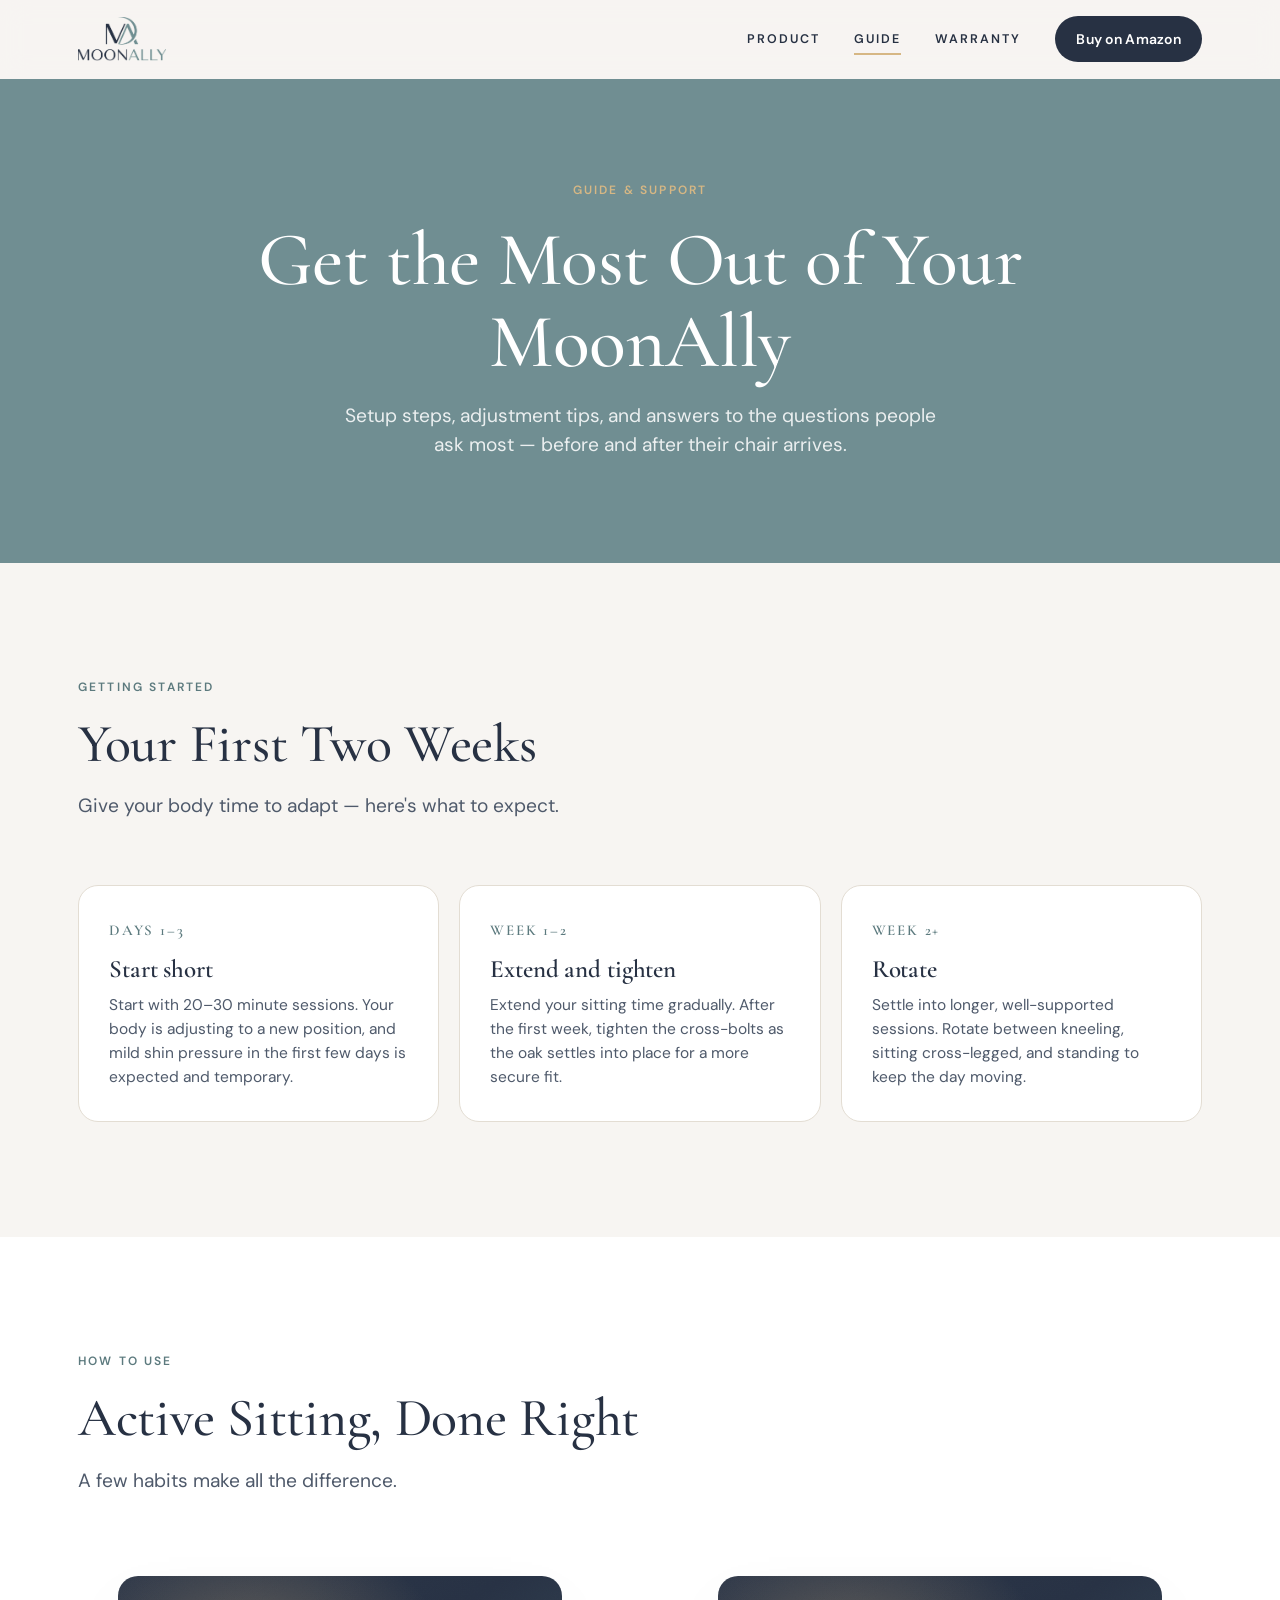
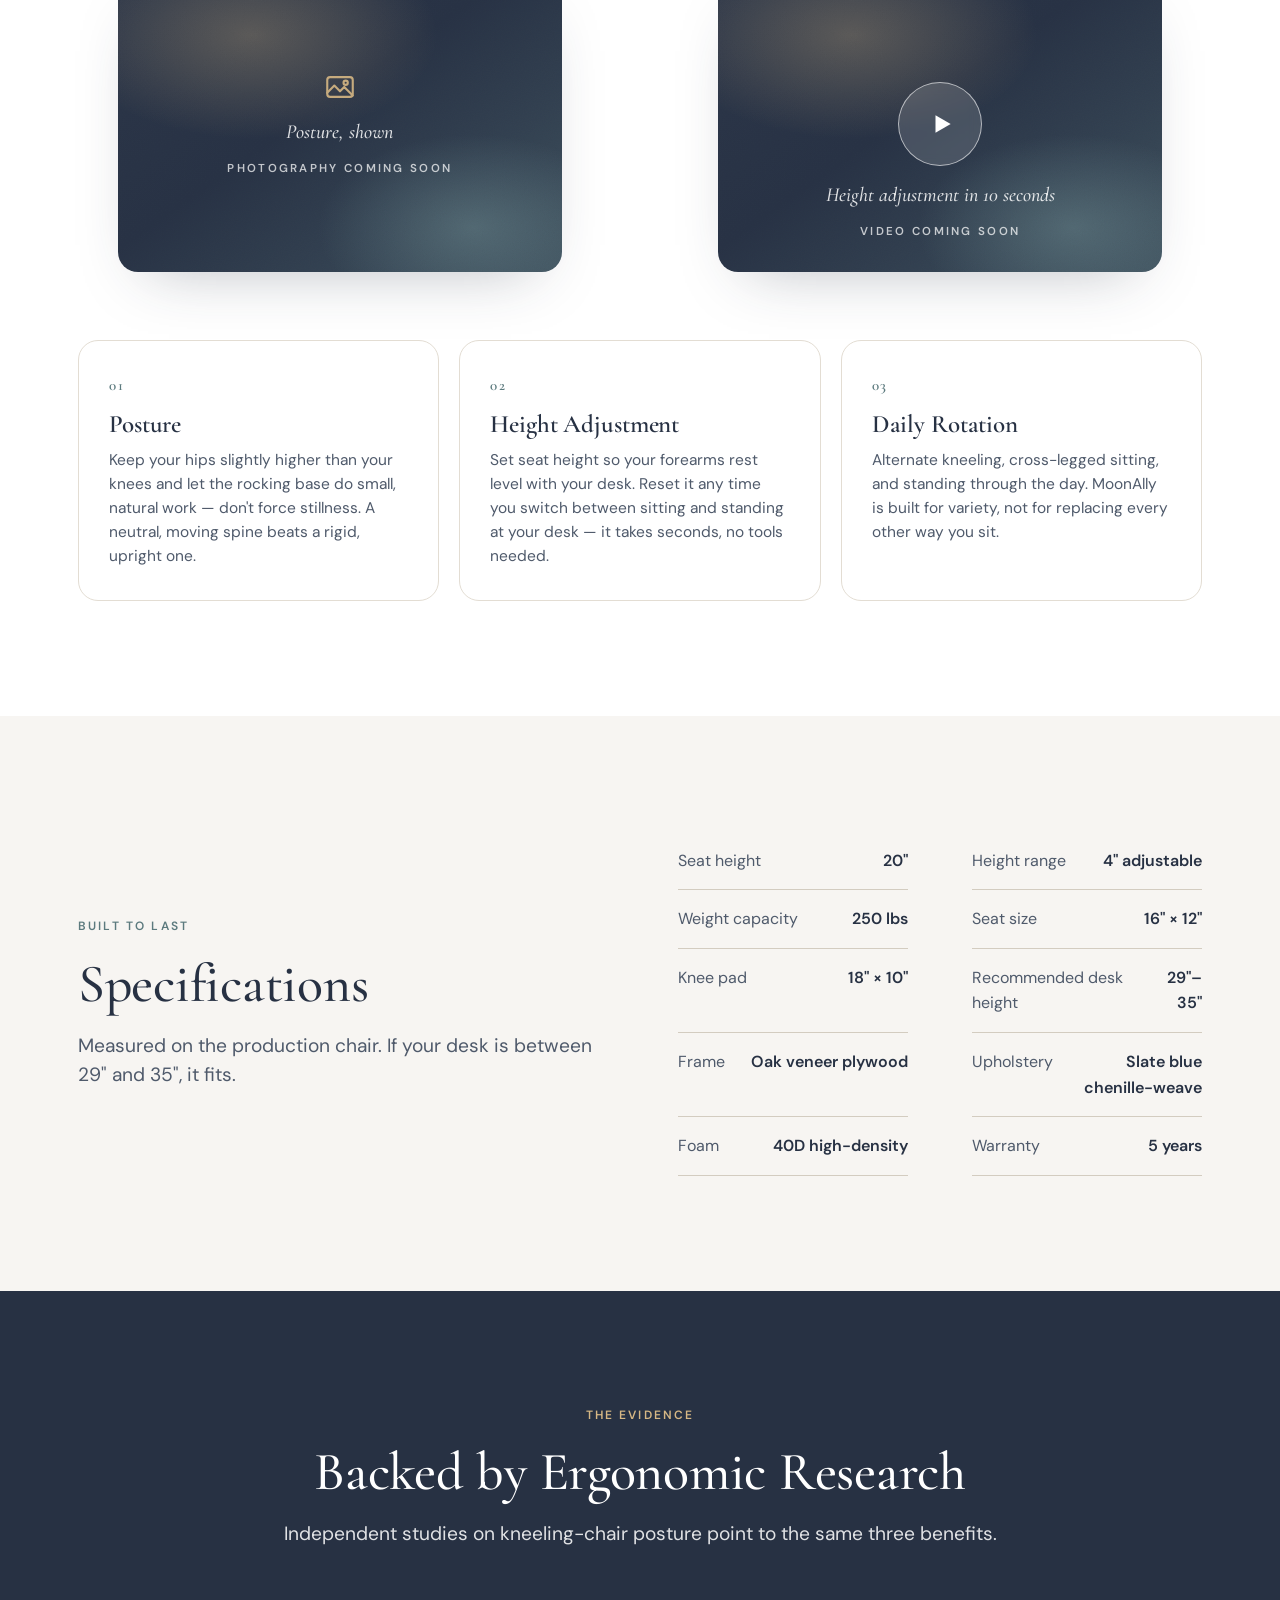
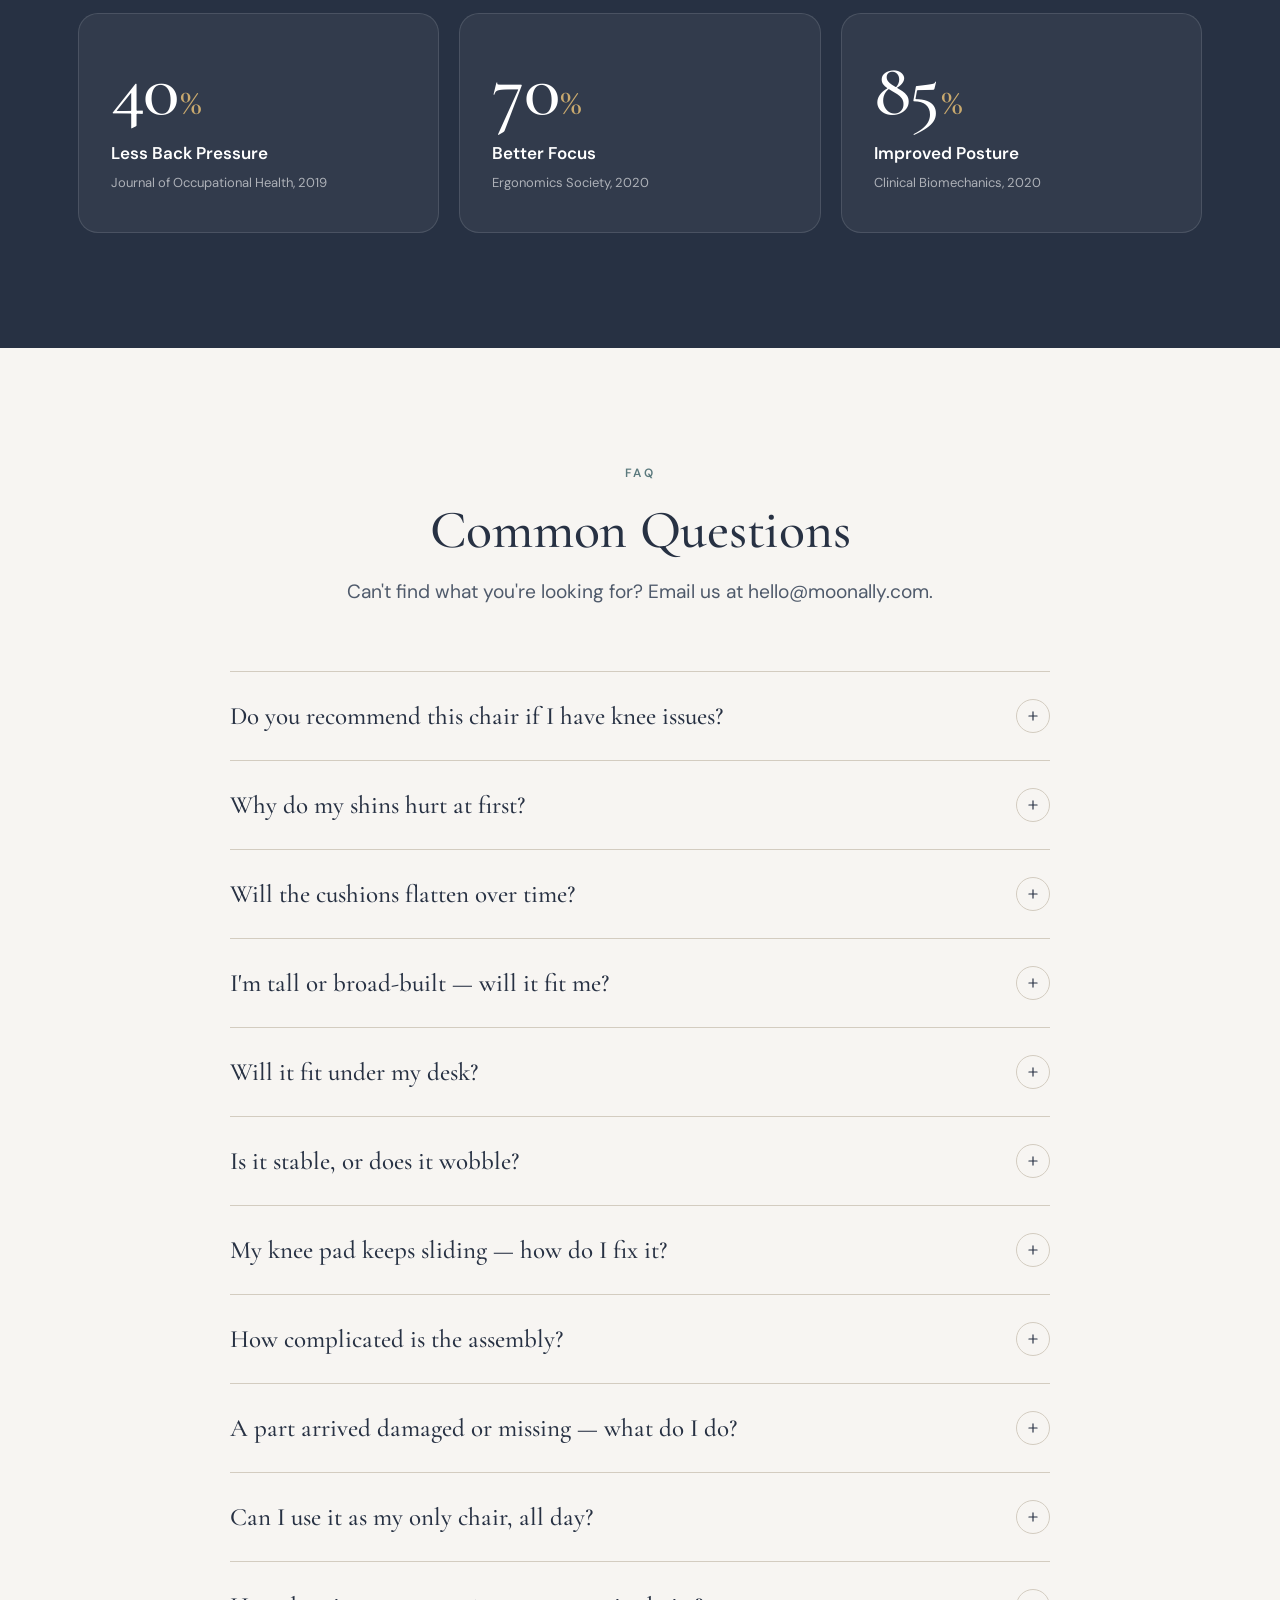
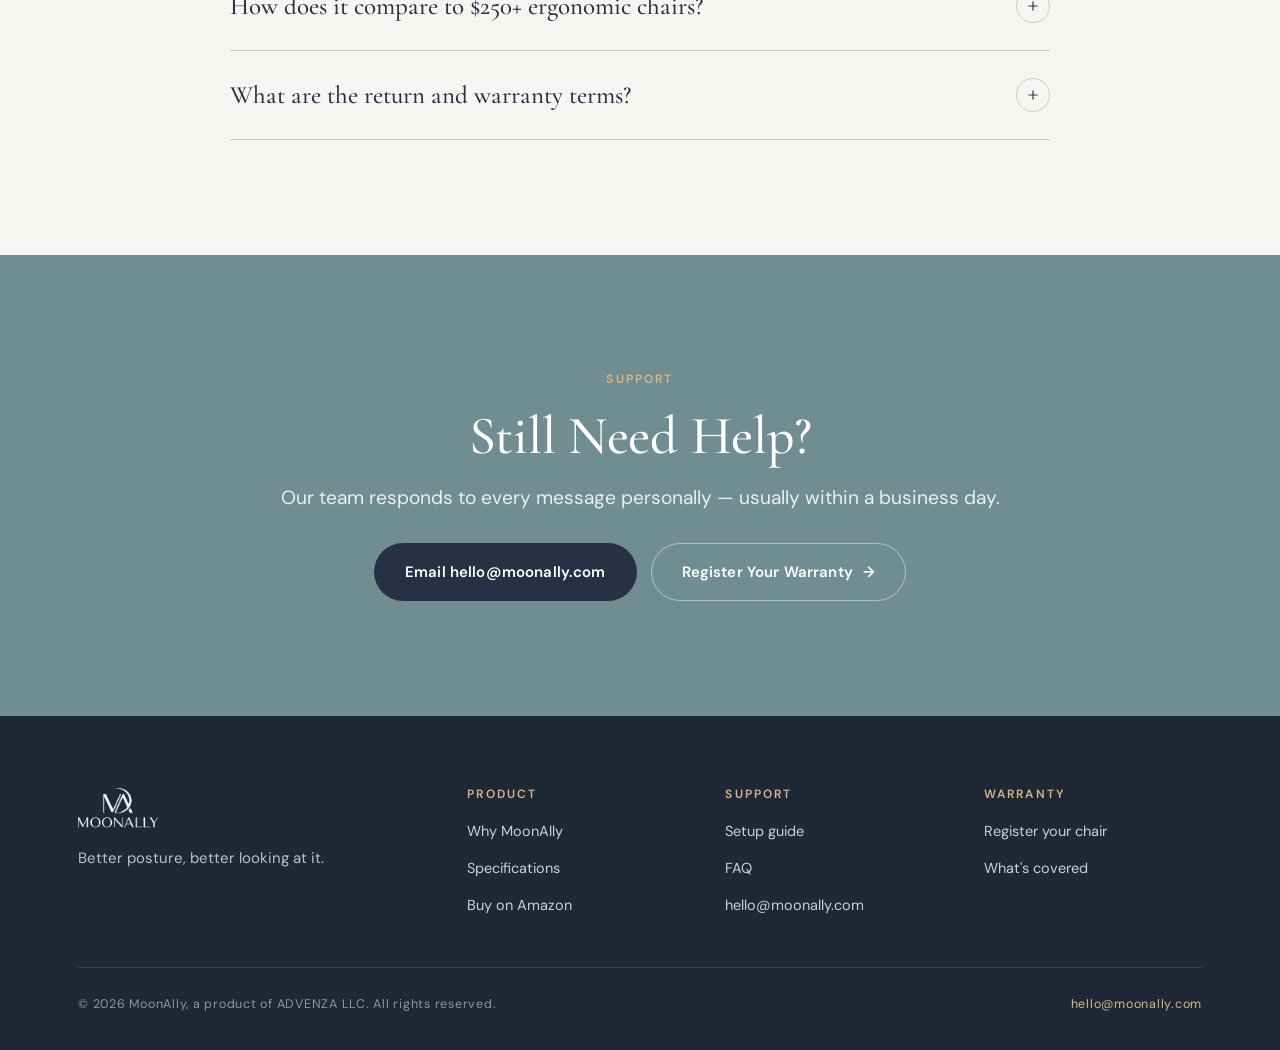
==== commit 440dbfac: "Refonte du site : design éditorial MoonAlly, copy Hugo Hook, placeholders média prêts à remplacer He" ====
--- a/support/index.html
+++ b/support/index.html
@@ -3,304 +3,197 @@
 <head>
 <meta charset="UTF-8">
 <meta name="viewport" content="width=device-width, initial-scale=1.0">
-<title>MoonAlly Support &amp; Guide</title>
-<meta name="description" content="Everything you need to get the most out of your MoonAlly kneeling chair — setup guide, specs, research, and FAQ.">
+<title>MoonAlly Guide &amp; Support</title>
+<meta name="description" content="Setup steps, adjustment tips, and answers to the questions people ask most about the MoonAlly kneeling chair — before and after it arrives.">
 <link rel="icon" type="image/png" href="/assets/favicon.png">
-<link rel="stylesheet" href="../style.css">
+<link rel="stylesheet" href="/style.css?v=20260917a">
 </head>
 <body>
 
 <header class="site-header">
-  <div class="container">
-    <a href="/" class="logo">
-      <img src="/assets/logo.png" alt="MoonAlly" style="height: 50px;">
-    </a>
-    <nav class="header-nav">
-      <a href="/">Home</a>
-      <a href="https://warranty.moonally.com">Activate Warranty</a>
+  <div class="container bar">
+    <a href="/" class="logo" aria-label="MoonAlly home"><img src="/assets/logo.png" alt="MoonAlly"></a>
+    <button class="nav-toggle" aria-label="Menu" aria-expanded="false"><span></span><span></span><span></span></button>
+    <nav class="site-nav">
+      <a href="/#product">Product</a>
+      <a href="/support/" class="active">Guide</a>
+      <a href="https://warranty.moonally.com">Warranty</a>
+      <a href="https://www.amazon.com/dp/B0HGMM4F28" class="btn btn-navy btn-sm" target="_blank" rel="noopener">Buy on Amazon</a>
     </nav>
   </div>
 </header>
 
-<section class="hero hero-sage">
-  <div class="container">
-    <h1>Your MoonAlly Guide</h1>
-    <p class="subline">Everything you need to get the most out of your chair.</p>
+<section class="page-hero band-teal on-dark">
+  <div class="container narrow reveal">
+    <span class="eyebrow">Guide &amp; Support</span>
+    <h1>Get the Most Out of Your MoonAlly</h1>
+    <p class="lead">Setup steps, adjustment tips, and answers to the questions people ask most — before and after their chair arrives.</p>
   </div>
 </section>
 
-<!-- Getting Started -->
+<!-- First two weeks -->
 <section id="getting-started">
   <div class="container">
-    <div class="section-heading">
+    <div class="section-head reveal">
+      <span class="eyebrow">Getting Started</span>
       <h2>Your First Two Weeks</h2>
-      <p>Give your body time to adapt — here's what to expect.</p>
+      <p class="lead">Give your body time to adapt — here's what to expect.</p>
     </div>
-    <div class="card-grid">
-      <div class="card step-card">
-        <span class="step-label">Days 1–3</span>
-        <p>Start with 20–30 min sessions. Your body is adapting — some shin pressure is completely normal.</p>
-      </div>
-      <div class="card step-card">
-        <span class="step-label">Week 1–2</span>
-        <p>Gradually extend your sitting time. Tighten the cross-bolts after the first week as the wood settles.</p>
-      </div>
-      <div class="card step-card">
-        <span class="step-label">Week 2+</span>
-        <p>Enjoy longer, more supported sessions. Rotate between kneeling, sitting cross-legged, and standing.</p>
-      </div>
+    <div class="tips">
+      <div class="tip reveal"><span class="n">Days 1–3</span><h3>Start short</h3><p>Start with 20–30 minute sessions. Your body is adjusting to a new position, and mild shin pressure in the first few days is expected and temporary.</p></div>
+      <div class="tip reveal d1"><span class="n">Week 1–2</span><h3>Extend and tighten</h3><p>Extend your sitting time gradually. After the first week, tighten the cross-bolts as the oak settles into place for a more secure fit.</p></div>
+      <div class="tip reveal d2"><span class="n">Week 2+</span><h3>Rotate</h3><p>Settle into longer, well-supported sessions. Rotate between kneeling, sitting cross-legged, and standing to keep the day moving.</p></div>
     </div>
   </div>
 </section>
 
-<!-- How To Use -->
-<section id="how-to-use" style="background:var(--white);">
+<!-- How to use -->
+<section class="band-white" id="how-to-use">
   <div class="container">
-    <div class="section-heading">
+    <div class="section-head reveal">
+      <span class="eyebrow">How to Use</span>
       <h2>Active Sitting, Done Right</h2>
-      <p>A few habits make all the difference.</p>
+      <p class="lead">A few habits make all the difference.</p>
     </div>
-    <div class="card-grid">
-      <div class="card">
-        <h3>Posture</h3>
-        <p>Hips open at ~110°, spine naturally upright. Let the rocking base do the work — micro-movements engage your core passively.</p>
-      </div>
-      <div class="card">
-        <h3>Height Adjustment</h3>
-        <p>Tool-free adjustment. Set the seat so your hips sit slightly higher than your knees. Works best with desks 29–35 inches tall.</p>
-      </div>
-      <div class="card">
-        <h3>Daily Rotation</h3>
-        <p>2–4 hrs kneeling → 30 min standing → 2–4 hrs kneeling. Movement is the goal, not static sitting.</p>
-      </div>
+    <div class="split" style="margin-bottom:clamp(32px,4vw,56px)">
+      <figure class="media r-32 reveal" aria-label="Posture photo placeholder">
+        <div class="ph"><svg viewBox="0 0 24 24" fill="none" stroke-width="1.5" stroke-linecap="round" stroke-linejoin="round"><rect x="3" y="5" width="18" height="14" rx="2"/><path d="M3 16l5-5 4 4 3-3 6 6"/><circle cx="16" cy="9" r="1.5"/></svg><em>Posture, shown</em><span>Photography coming soon</span></div>
+      </figure>
+      <figure class="media r-32 reveal d1" aria-label="Setup video placeholder">
+        <div class="ph"><em>Height adjustment in 10 seconds</em><span>Video coming soon</span></div>
+        <div class="play" aria-hidden="true"><svg viewBox="0 0 24 24"><path d="M6 4l14 8-14 8z"/></svg></div>
+      </figure>
+    </div>
+    <div class="tips">
+      <div class="tip reveal"><span class="n">01</span><h3>Posture</h3><p>Keep your hips slightly higher than your knees and let the rocking base do small, natural work — don't force stillness. A neutral, moving spine beats a rigid, upright one.</p></div>
+      <div class="tip reveal d1"><span class="n">02</span><h3>Height Adjustment</h3><p>Set seat height so your forearms rest level with your desk. Reset it any time you switch between sitting and standing at your desk — it takes seconds, no tools needed.</p></div>
+      <div class="tip reveal d2"><span class="n">03</span><h3>Daily Rotation</h3><p>Alternate kneeling, cross-legged sitting, and standing through the day. MoonAlly is built for variety, not for replacing every other way you sit.</p></div>
     </div>
   </div>
 </section>
 
 <!-- Specs -->
-<section id="specs">
-  <div class="container">
-    <div class="section-heading">
-      <h2>Built to Last</h2>
-      <p>Every detail of the MoonAlly chair, spec by spec.</p>
+<section class="specs" id="specs">
+  <div class="container split">
+    <div class="reveal">
+      <span class="eyebrow">Built to Last</span>
+      <h2>Specifications</h2>
+      <p class="lead" style="margin-top:18px">Measured on the production chair. If your desk is between 29" and 35", it fits.</p>
     </div>
-    <div class="specs-grid">
-      <div class="spec-item"><span class="spec-label">Seat Height</span><span class="spec-value">20" from floor</span></div>
-      <div class="spec-item"><span class="spec-label">Height Range</span><span class="spec-value">4" adjustable</span></div>
-      <div class="spec-item"><span class="spec-label">Weight Capacity</span><span class="spec-value">250 lbs</span></div>
-      <div class="spec-item"><span class="spec-label">Seat Size</span><span class="spec-value">16" × 12"</span></div>
-      <div class="spec-item"><span class="spec-label">Knee Pad Size</span><span class="spec-value">18" × 10"</span></div>
-      <div class="spec-item"><span class="spec-label">Compatible Desk Height</span><span class="spec-value">29"–35"</span></div>
-      <div class="spec-item"><span class="spec-label">Frame</span><span class="spec-value">Oak veneer plywood</span></div>
-      <div class="spec-item"><span class="spec-label">Upholstery</span><span class="spec-value">Slate blue bouclé</span></div>
-      <div class="spec-item"><span class="spec-label">Foam Density</span><span class="spec-value">40D high-density</span></div>
-      <div class="spec-item"><span class="spec-label">Warranty</span><span class="spec-value">3 years</span></div>
+    <div class="list reveal d1">
+      <div class="spec"><span class="k">Seat height</span><span class="v">20"</span></div>
+      <div class="spec"><span class="k">Height range</span><span class="v">4" adjustable</span></div>
+      <div class="spec"><span class="k">Weight capacity</span><span class="v">250 lbs</span></div>
+      <div class="spec"><span class="k">Seat size</span><span class="v">16" × 12"</span></div>
+      <div class="spec"><span class="k">Knee pad</span><span class="v">18" × 10"</span></div>
+      <div class="spec"><span class="k">Recommended desk height</span><span class="v">29"–35"</span></div>
+      <div class="spec"><span class="k">Frame</span><span class="v">Oak veneer plywood</span></div>
+      <div class="spec"><span class="k">Upholstery</span><span class="v">Slate blue chenille-weave</span></div>
+      <div class="spec"><span class="k">Foam</span><span class="v">40D high-density</span></div>
+      <div class="spec"><span class="k">Warranty</span><span class="v">5 years</span></div>
     </div>
   </div>
 </section>
 
 <!-- Research -->
-<section id="research" class="section-dark">
+<section class="research band-navy on-dark" id="research">
   <div class="container">
-    <div class="section-heading">
+    <div class="section-head center reveal">
+      <span class="eyebrow">The Evidence</span>
       <h2>Backed by Ergonomic Research</h2>
-      <p>Independent studies support what active sitting can do for your body.</p>
+      <p class="lead">Independent studies on kneeling-chair posture point to the same three benefits.</p>
     </div>
-    <div class="card-grid">
-      <div class="stat-card">
-        <div class="stat-number">40%</div>
-        <div class="stat-label">Less Back Pressure</div>
-        <p class="stat-source">Journal of Occupational Health, 2019</p>
-      </div>
-      <div class="stat-card">
-        <div class="stat-number">70%</div>
-        <div class="stat-label">Report Better Focus</div>
-        <p class="stat-source">Ergonomics Society, 2020</p>
-      </div>
-      <div class="stat-card">
-        <div class="stat-number">85%</div>
-        <div class="stat-label">Improved Posture</div>
-        <p class="stat-source">Clinical Biomechanics, 2020</p>
-      </div>
+    <div class="stats">
+      <div class="stat reveal" style="background:rgba(255,255,255,.05);border-color:rgba(255,255,255,.12)"><div class="num" style="color:#fff">40<small>%</small></div><div class="lbl" style="color:#fff">Less Back Pressure</div><div class="src" style="color:rgba(255,255,255,.6)">Journal of Occupational Health, 2019</div></div>
+      <div class="stat reveal d1" style="background:rgba(255,255,255,.05);border-color:rgba(255,255,255,.12)"><div class="num" style="color:#fff">70<small>%</small></div><div class="lbl" style="color:#fff">Better Focus</div><div class="src" style="color:rgba(255,255,255,.6)">Ergonomics Society, 2020</div></div>
+      <div class="stat reveal d2" style="background:rgba(255,255,255,.05);border-color:rgba(255,255,255,.12)"><div class="num" style="color:#fff">85<small>%</small></div><div class="lbl" style="color:#fff">Improved Posture</div><div class="src" style="color:rgba(255,255,255,.6)">Clinical Biomechanics, 2020</div></div>
     </div>
   </div>
 </section>
 
 <!-- FAQ -->
-<section id="faq">
+<section class="faq" id="faq">
   <div class="container">
-    <div class="section-heading">
+    <div class="section-head center reveal">
+      <span class="eyebrow">FAQ</span>
       <h2>Common Questions</h2>
-      <p>Can't find what you're looking for? Email us at hello@moonally.com.</p>
+      <p class="lead">Can't find what you're looking for? Email us at hello@moonally.com.</p>
     </div>
-    <div class="faq-list">
+    <div class="faq-list reveal">
 
-      <div class="faq-item">
-        <button class="faq-question">
-          Do you recommend this chair if I have knee issues?
-          <span class="faq-icon">+</span>
-        </button>
-        <div class="faq-answer">
-          <p>Honestly, no. If you're dealing with a knee injury, recent surgery, or arthritis, this chair puts weight on your knees and shins by design. It's built to open tight hips and strengthen posture, not to rehabilitate an existing joint problem. We'd rather you skip it than end up in pain.</p>
-        </div>
-      </div>
+      <div class="faq-item"><button class="faq-q" aria-expanded="false">Do you recommend this chair if I have knee issues?<span class="ic"><svg viewBox="0 0 24 24" fill="none" stroke-width="2" stroke-linecap="round"><path d="M12 5v14M5 12h14"/></svg></span></button>
+        <div class="faq-a"><p>Honestly, no. If you're dealing with a knee injury, recent surgery, or arthritis, this chair puts weight on your knees and shins by design. It's built to open tight hips and strengthen posture, not to rehabilitate an existing joint problem. We'd rather you skip it than end up in pain.</p></div></div>
 
-      <div class="faq-item">
-        <button class="faq-question">
-          Will my shins hurt in the beginning?
-          <span class="faq-icon">+</span>
-        </button>
-        <div class="faq-answer">
-          <p>A bit of pressure is normal. About 30% of your weight rests on the shin pads while the seat carries the rest. Most users adjust within 3 to 7 days. Start with 20–30 minute sessions and raise the seat one notch if the pressure feels too strong early on.</p>
-        </div>
-      </div>
+      <div class="faq-item"><button class="faq-q" aria-expanded="false">Why do my shins hurt at first?<span class="ic"><svg viewBox="0 0 24 24" fill="none" stroke-width="2" stroke-linecap="round"><path d="M12 5v14M5 12h14"/></svg></span></button>
+        <div class="faq-a"><p>About 30% of your weight rests on the shin pad in a kneeling position, which feels new for the first few days. Most people adjust within 3 to 7 days. Start with 20–30 minute sessions and raise the seat one notch if the pressure feels too strong early on.</p></div></div>
 
-      <div class="faq-item">
-        <button class="faq-question">
-          Will the cushions flatten over time?
-          <span class="faq-icon">+</span>
-        </button>
-        <div class="faq-answer">
-          <p>Our cushions use 40-density high-density foam — about 50% thicker than most competitors. They stay firm at first and gradually mold to your shape over the first week or two. Cushion integrity is covered by our 3-year warranty.</p>
-        </div>
-      </div>
+      <div class="faq-item"><button class="faq-q" aria-expanded="false">Will the cushions flatten over time?<span class="ic"><svg viewBox="0 0 24 24" fill="none" stroke-width="2" stroke-linecap="round"><path d="M12 5v14M5 12h14"/></svg></span></button>
+        <div class="faq-a"><p>The 40D high-density foam is denser than standard chair foam and resists packing down. It stays firm at first and gradually molds to your shape over the first week or two. If cushion integrity ever falls short, it's covered under your 5-year warranty — no need to replace the whole chair.</p></div></div>
 
-      <div class="faq-item">
-        <button class="faq-question">
-          I'm tall or broad — will it actually work for me?
-          <span class="faq-icon">+</span>
-        </button>
-        <div class="faq-answer">
-          <p>The chair fits users comfortably up to about 6'2". Above that, use the top adjustment setting with a desk of 30" or taller. If you're broad through the hips, keep the seat centered so the oak sides clear your legs. Beyond 6'2" or 250 lb, this chair isn't the right fit.</p>
-        </div>
-      </div>
+      <div class="faq-item"><button class="faq-q" aria-expanded="false">I'm tall or broad-built — will it fit me?<span class="ic"><svg viewBox="0 0 24 24" fill="none" stroke-width="2" stroke-linecap="round"><path d="M12 5v14M5 12h14"/></svg></span></button>
+        <div class="faq-a"><p>MoonAlly comfortably fits users up to 6'2" and 250 lbs. If you're near that height, use the tallest seat setting and pair it with a desk of 30" or higher. If you're broad through the hips, keep the seat centered so the oak sides clear your legs. Beyond 6'2" or 250 lbs, this chair isn't the right fit.</p></div></div>
 
-      <div class="faq-item">
-        <button class="faq-question">
-          Does it fit under a standard desk?
-          <span class="faq-icon">+</span>
-        </button>
-        <div class="faq-answer">
-          <p>Yes. The seat sits about 20" off the ground and works with standard desks between 29" and 35", including standing desks. No tools needed to adjust. If your knees brush the underside, raise the desk or lower the seat one notch.</p>
-        </div>
-      </div>
+      <div class="faq-item"><button class="faq-q" aria-expanded="false">Will it fit under my desk?<span class="ic"><svg viewBox="0 0 24 24" fill="none" stroke-width="2" stroke-linecap="round"><path d="M12 5v14M5 12h14"/></svg></span></button>
+        <div class="faq-a"><p>Seat height is about 20", which works under most desks in the 29"–35" range, including standing desks. No tools needed to adjust. If your knees brush the underside, raise the desk or lower the seat one notch.</p></div></div>
 
-      <div class="faq-item">
-        <button class="faq-question">
-          Is it stable, or does it wobble?
-          <span class="faq-icon">+</span>
-        </button>
-        <div class="faq-answer">
-          <p>The rocking motion is intentional — that's what engages your core. Side-to-side looseness is different: tighten the cross-bolts firmly after the first week of use as the oak settles. Once tightened, the frame handles up to 250 lb and is covered by our 3-year warranty.</p>
-        </div>
-      </div>
+      <div class="faq-item"><button class="faq-q" aria-expanded="false">Is it stable, or does it wobble?<span class="ic"><svg viewBox="0 0 24 24" fill="none" stroke-width="2" stroke-linecap="round"><path d="M12 5v14M5 12h14"/></svg></span></button>
+        <div class="faq-a"><p>The rocking motion is a controlled, intentional feature — that's what engages your core. Side-to-side looseness is different: tighten the cross-bolts firmly after the first week of use as the oak settles. Once tightened, the frame handles up to 250 lbs and is covered by the 5-year warranty.</p></div></div>
 
-      <div class="faq-item">
-        <button class="faq-question">
-          My knee pad keeps sliding — how do I fix it?
-          <span class="faq-icon">+</span>
-        </button>
-        <div class="faq-answer">
-          <p>Place both bolts in the notch position you want, then tighten the knobs firmly — firmer than feels natural. If the pad still moves, it's likely off by one notch: lift, reposition, retighten. Knobs loosen naturally over time, so a quick check every few weeks keeps everything in place.</p>
-        </div>
-      </div>
+      <div class="faq-item"><button class="faq-q" aria-expanded="false">My knee pad keeps sliding — how do I fix it?<span class="ic"><svg viewBox="0 0 24 24" fill="none" stroke-width="2" stroke-linecap="round"><path d="M12 5v14M5 12h14"/></svg></span></button>
+        <div class="faq-a"><p>Place both bolts in the notch position you want, then tighten the knobs firmly — firmer than feels natural. If the pad still moves, it's likely off by one notch: lift, reposition, retighten. Knobs loosen naturally over time, so a quick check every few weeks keeps everything in place.</p></div></div>
 
-      <div class="faq-item">
-        <button class="faq-question">
-          How complicated is the assembly?
-          <span class="faq-icon">+</span>
-        </button>
-        <div class="faq-answer">
-          <p>About 15 to 20 minutes following the printed instruction manual included in the box. Pro tip: have someone hold the side panels while you thread the bolts, and leave every bolt loose until they're all in — then tighten everything at the end. If a hole doesn't align, email us a photo at hello@moonally.com and we'll ship the replacement part free.</p>
-        </div>
-      </div>
+      <div class="faq-item"><button class="faq-q" aria-expanded="false">How complicated is the assembly?<span class="ic"><svg viewBox="0 0 24 24" fill="none" stroke-width="2" stroke-linecap="round"><path d="M12 5v14M5 12h14"/></svg></span></button>
+        <div class="faq-a"><p>About 15–20 minutes with the printed manual included in the box; no power tools required. Pro tip: have someone hold the side panels while you thread the bolts, and leave every bolt loose until they're all in — then tighten everything at the end. If a hole doesn't align, email us a photo at hello@moonally.com and we'll ship the replacement part free.</p></div></div>
 
-      <div class="faq-item">
-        <button class="faq-question">
-          What if my chair arrives damaged or with a missing piece?
-          <span class="faq-icon">+</span>
-        </button>
-        <div class="faq-answer">
-          <p>Every chair ships brand new. If yours has a scratch or a missing component, contact hello@moonally.com within your 30-day Amazon return window with a photo and we'll make it right. Individual parts ship free — no need to box up the whole chair for one missing piece.</p>
-        </div>
-      </div>
+      <div class="faq-item"><button class="faq-q" aria-expanded="false">A part arrived damaged or missing — what do I do?<span class="ic"><svg viewBox="0 0 24 24" fill="none" stroke-width="2" stroke-linecap="round"><path d="M12 5v14M5 12h14"/></svg></span></button>
+        <div class="faq-a"><p>Every chair ships brand new. Email hello@moonally.com within your 30-day Amazon return window with your order details and a photo, and we'll make it right. Replacement parts ship free — no need to return or reorder the whole chair.</p></div></div>
 
-      <div class="faq-item">
-        <button class="faq-question">
-          Can I use it as my only chair all day?
-          <span class="faq-icon">+</span>
-        </button>
-        <div class="faq-answer">
-          <p>It's designed for active sitting, not 8 hours static. Rotate: kneel, shift to cross-legged, stand for a bit. Most owners use it as their primary seat within that rotation. It makes good posture easy — but your core still does the work.</p>
-        </div>
-      </div>
+      <div class="faq-item"><button class="faq-q" aria-expanded="false">Can I use it as my only chair, all day?<span class="ic"><svg viewBox="0 0 24 24" fill="none" stroke-width="2" stroke-linecap="round"><path d="M12 5v14M5 12h14"/></svg></span></button>
+        <div class="faq-a"><p>It's designed for rotation, not for one fixed position across a full workday. Most owners alternate between kneeling, sitting cross-legged, and standing — that variety is the point. It makes good posture easy, but your core still does the work.</p></div></div>
 
-      <div class="faq-item">
-        <button class="faq-question">
-          How does MoonAlly compare to premium chairs at $250+?
-          <span class="faq-icon">+</span>
-        </button>
-        <div class="faq-answer">
-          <p>Oak veneer plywood frame (not particle board), 40-density foam cushions 50% thicker than most competitors, premium slate blue bouclé upholstery. Add free Amazon Prime shipping, 30-day returns, a 3-year warranty, and direct support — and you're not paying more for less.</p>
-        </div>
-      </div>
+      <div class="faq-item"><button class="faq-q" aria-expanded="false">How does it compare to $250+ ergonomic chairs?<span class="ic"><svg viewBox="0 0 24 24" fill="none" stroke-width="2" stroke-linecap="round"><path d="M12 5v14M5 12h14"/></svg></span></button>
+        <div class="faq-a"><p>You get an oak veneer plywood frame (not particle board) and chenille-weave upholstery instead of mesh or plastic, foam roughly 50% thicker than the segment standard, and a 5-year warranty — with free Prime shipping, 30-day returns, and direct support, at a lower price point.</p></div></div>
 
-      <div class="faq-item">
-        <button class="faq-question">
-          What are your return and warranty terms?
-          <span class="faq-icon">+</span>
-        </button>
-        <div class="faq-answer">
-          <p>30-day trial: if it's not for you, return it through Amazon for a full refund. Beyond that, our 3-year warranty starts from your delivery date and covers the frame, rocking base, height adjustment hardware, and cushion integrity. Replacement parts ship free. Email hello@moonally.com with your Amazon order number.</p>
-        </div>
-      </div>
+      <div class="faq-item"><button class="faq-q" aria-expanded="false">What are the return and warranty terms?<span class="ic"><svg viewBox="0 0 24 24" fill="none" stroke-width="2" stroke-linecap="round"><path d="M12 5v14M5 12h14"/></svg></span></button>
+        <div class="faq-a"><p>Amazon's standard 30-day return window applies to every order. Separately, MoonAlly's 5-year warranty starts at delivery and covers the frame, rocking base, height-adjustment hardware, and cushion integrity. Replacement parts ship free. Register at warranty.moonally.com, or email hello@moonally.com with your Amazon order number.</p></div></div>
 
     </div>
   </div>
 </section>
 
 <!-- Contact -->
-<section class="section-sage contact-section">
-  <div class="container">
-    <h2>Still have a question?</h2>
-    <div class="contact-links">
-      <a href="mailto:hello@moonally.com" class="btn btn-navy">hello@moonally.com</a>
-      <a href="https://warranty.moonally.com" class="btn btn-secondary">Activate your 3-year warranty →</a>
+<section class="contact band-teal on-dark">
+  <div class="container narrow" style="text-align:center">
+    <div class="reveal">
+      <span class="eyebrow">Support</span>
+      <h2>Still Need Help?</h2>
+      <p class="lead" style="margin-top:18px">Our team responds to every message personally — usually within a business day.</p>
+      <div class="cta-row">
+        <a href="mailto:hello@moonally.com" class="btn btn-navy">Email hello@moonally.com</a>
+        <a href="https://warranty.moonally.com" class="btn btn-outline">Register Your Warranty <span class="arrow">→</span></a>
+      </div>
     </div>
   </div>
 </section>
 
 <footer class="site-footer">
   <div class="container">
-    <p>© 2025 MoonAlly. All rights reserved.</p>
-    <p><a href="mailto:hello@moonally.com">hello@moonally.com</a></p>
+    <div class="top">
+      <div class="brand">
+        <img src="/assets/logo.png" alt="MoonAlly">
+        <p>Better posture, better looking at it.</p>
+      </div>
+      <div><h4>Product</h4><ul><li><a href="/#product">Why MoonAlly</a></li><li><a href="#specs">Specifications</a></li><li><a href="https://www.amazon.com/dp/B0HGMM4F28" target="_blank" rel="noopener">Buy on Amazon</a></li></ul></div>
+      <div><h4>Support</h4><ul><li><a href="#getting-started">Setup guide</a></li><li><a href="#faq">FAQ</a></li><li><a href="mailto:hello@moonally.com">hello@moonally.com</a></li></ul></div>
+      <div><h4>Warranty</h4><ul><li><a href="https://warranty.moonally.com">Register your chair</a></li><li><a href="#faq">What's covered</a></li></ul></div>
+    </div>
+    <div class="bottom">
+      <span>© 2026 MoonAlly, a product of ADVENZA LLC. All rights reserved.</span>
+      <a href="mailto:hello@moonally.com">hello@moonally.com</a>
+    </div>
   </div>
 </footer>
 
-<script>
-document.querySelectorAll('.faq-question').forEach(function (btn) {
-  btn.addEventListener('click', function () {
-    var item = btn.closest('.faq-item');
-    var isActive = item.classList.contains('active');
-
-    document.querySelectorAll('.faq-item.active').forEach(function (openItem) {
-      if (openItem !== item) {
-        openItem.classList.remove('active');
-        openItem.querySelector('.faq-answer').style.maxHeight = null;
-      }
-    });
-
-    if (isActive) {
-      item.classList.remove('active');
-      item.querySelector('.faq-answer').style.maxHeight = null;
-    } else {
-      item.classList.add('active');
-      var answer = item.querySelector('.faq-answer');
-      answer.style.maxHeight = answer.scrollHeight + 'px';
-    }
-  });
-});
-</script>
-
+<script src="/site.js?v=20260917a"></script>
 </body>
 </html>
--- a/style.css
+++ b/style.css
@@ -1,568 +1,280 @@
 /* ==========================================================================
-   MoonAlly — shared stylesheet
+   MoonAlly — stylesheet
+   Navy #273143 · Slate Teal #708e92 · Warm Sand #d6b784 · Paper #f7f5f2
+   Cormorant Garamond (display) · DM Sans (text)
    ========================================================================== */
 
-@import url('https://fonts.googleapis.com/css2?family=Cormorant+Garamond:ital,wght@0,300;0,400;1,300;1,400&family=DM+Sans:wght@400;500&display=swap');
+@import url('https://fonts.googleapis.com/css2?family=Cormorant+Garamond:ital,wght@0,400;0,500;0,600;1,400;1,500&family=DM+Sans:opsz,wght@9..40,400;9..40,500;9..40,600&display=swap');
 
 :root {
   --navy: #273143;
-  --sage: #708e92;
-  --gold: #c9a96e;
-  --bg: #f7f5f2;
+  --navy-2: #1f2837;
+  --navy-3: #313d52;
+  --teal: #708e92;
+  --teal-2: #5c7a7e;
+  --teal-soft: #e6eded;
+  --sand: #d6b784;
+  --sand-2: #c9a96e;
+  --sand-soft: #f3e9d6;
+  --paper: #f7f5f2;
+  --paper-2: #efebe4;
   --white: #ffffff;
-  --text-muted: #5a6472;
-  --shadow: 0 4px 20px rgba(39, 49, 67, 0.08);
-  --radius-card: 12px;
-  --radius-btn: 8px;
-  --max-width: 1100px;
-}
-
-* {
-  box-sizing: border-box;
-}
-
-html {
-  scroll-behavior: smooth;
-}
-
+  --ink: #273143;
+  --ink-2: #4f5a6b;
+  --ink-3: #7d8797;
+  --line: #e3ddd3;
+  --line-2: #d3ccc0;
+  --shadow: 0 24px 60px -30px rgba(39, 49, 67, 0.35);
+  --shadow-sm: 0 10px 30px -18px rgba(39, 49, 67, 0.25);
+  --r: 20px;
+  --r-sm: 12px;
+  --max: 1180px;
+  --display: "Cormorant Garamond", Georgia, "Times New Roman", serif;
+  --text: "DM Sans", -apple-system, BlinkMacSystemFont, "Segoe UI", sans-serif;
+  --ease: cubic-bezier(.2, .7, .2, 1);
+}
+
+*, *::before, *::after { box-sizing: border-box; }
+html { scroll-behavior: smooth; -webkit-text-size-adjust: 100%; }
 body {
-  margin: 0;
-  font-family: "Inter", -apple-system, BlinkMacSystemFont, "Segoe UI", sans-serif;
-  background: var(--bg);
-  color: var(--navy);
-  line-height: 1.6;
-  -webkit-font-smoothing: antialiased;
-}
-
-h1, h2, h3 {
-  font-family: 'Cormorant Garamond', serif;
-  font-weight: 300;
-  color: var(--navy);
-  margin: 0 0 0.5em;
-  line-height: 1.2;
-}
-
-h4 {
-  font-family: Georgia, serif;
-  color: var(--navy);
-  margin: 0 0 0.5em;
-  line-height: 1.2;
-}
-
-p {
-  margin: 0 0 1em;
-  color: var(--text-muted);
-}
-
-a {
-  color: inherit;
-  text-decoration: none;
-}
-
-img {
-  max-width: 100%;
-  display: block;
-}
-
-.container {
-  max-width: var(--max-width);
-  margin: 0 auto;
-  padding: 0 24px;
-}
-
-/* ---------- Logo ---------- */
-
-.logo {
-  font-family: "Playfair Display", Georgia, serif;
-  font-weight: 700;
-  font-size: 1.5rem;
-  letter-spacing: 0.08em;
-  display: inline-flex;
-}
-
-.logo .logo-moon {
-  color: var(--navy);
-}
-
-.logo .logo-ally {
-  color: var(--sage);
-}
-
-.logo img {
-  height: 40px;
-  width: auto;
-}
+  margin: 0; font-family: var(--text); font-size: 17px; line-height: 1.6; color: var(--ink);
+  background: var(--paper); -webkit-font-smoothing: antialiased; text-rendering: optimizeLegibility;
+}
+body.nav-open { overflow: hidden; }
+img { max-width: 100%; display: block; }
+a { color: inherit; text-decoration: none; }
+button { font: inherit; }
+h1, h2, h3, h4 { font-family: var(--display); font-weight: 500; color: var(--ink); margin: 0; line-height: 1.08; letter-spacing: -0.005em; }
+h1 { font-size: clamp(44px, 6vw, 76px); }
+h2 { font-size: clamp(34px, 4.2vw, 54px); }
+h3 { font-size: clamp(24px, 2.4vw, 30px); }
+p { margin: 0 0 1em; color: var(--ink-2); }
+p:last-child { margin-bottom: 0; }
+.lead { font-size: clamp(18px, 1.5vw, 21px); line-height: 1.55; color: var(--ink-2); }
+.eyebrow { font-family: var(--text); font-size: 12px; font-weight: 600; letter-spacing: 0.18em; text-transform: uppercase; color: var(--teal-2); margin-bottom: 18px; display: block; }
+.on-dark .eyebrow { color: var(--sand); }
+.on-dark, .on-dark h1, .on-dark h2, .on-dark h3 { color: var(--white); }
+.on-dark p { color: rgba(255, 255, 255, 0.78); }
+.on-dark .lead { color: rgba(255, 255, 255, 0.86); }
+.serif-i { font-family: var(--display); font-style: italic; font-weight: 500; }
+
+.container { max-width: var(--max); margin: 0 auto; padding: 0 28px; }
+.container.narrow { max-width: 860px; }
+section { padding: clamp(80px, 9vw, 130px) 0; }
+section.tight { padding: clamp(56px, 6vw, 84px) 0; }
+.band-navy { background: var(--navy); }
+.band-teal { background: var(--teal); }
+.band-sand { background: var(--sand-soft); }
+.band-white { background: var(--white); }
+.band-paper2 { background: var(--paper-2); }
+.section-head { max-width: 720px; margin-bottom: clamp(40px, 5vw, 64px); }
+.section-head.center { margin-left: auto; margin-right: auto; text-align: center; }
+.section-head h2 + p, .section-head h2 + .lead { margin-top: 18px; }
+.split { display: grid; grid-template-columns: 1fr 1fr; gap: clamp(40px, 6vw, 96px); align-items: center; }
+.split.rev > :first-child { order: 2; }
+@media (max-width: 860px) { .split { grid-template-columns: 1fr; } .split.rev > :first-child { order: 0; } }
+
+/* ---------- Buttons ---------- */
+.btn {
+  display: inline-flex; align-items: center; justify-content: center; gap: 10px;
+  padding: 16px 30px; border-radius: 999px; font-weight: 600; font-size: 15px; letter-spacing: 0.01em;
+  border: 1.5px solid transparent; cursor: pointer; transition: transform .25s var(--ease), box-shadow .25s var(--ease), background .2s, color .2s, border-color .2s;
+  white-space: nowrap;
+}
+.btn:hover { transform: translateY(-2px); }
+.btn:active { transform: translateY(0); }
+.btn-primary { background: var(--sand); color: var(--navy); box-shadow: 0 10px 26px -12px rgba(214, 183, 132, 0.9); }
+.btn-primary:hover { background: #e2c795; }
+.btn-navy { background: var(--navy); color: var(--white); }
+.btn-navy:hover { background: var(--navy-3); }
+.btn-outline { background: transparent; color: var(--navy); border-color: var(--line-2); }
+.btn-outline:hover { border-color: var(--navy); }
+.on-dark .btn-outline { color: var(--white); border-color: rgba(255, 255, 255, 0.45); }
+.on-dark .btn-outline:hover { border-color: var(--white); background: rgba(255, 255, 255, 0.08); }
+.btn-sm { padding: 11px 20px; font-size: 14px; }
+.btn .arrow { transition: transform .25s var(--ease); }
+.btn:hover .arrow { transform: translateX(3px); }
+.cta-row { display: flex; gap: 14px; flex-wrap: wrap; align-items: center; }
+.link-arrow { font-weight: 600; color: var(--navy); display: inline-flex; align-items: center; gap: 8px; border-bottom: 1.5px solid var(--sand); padding-bottom: 2px; }
+.link-arrow:hover { border-color: var(--navy); }
+.on-dark .link-arrow { color: var(--white); }
 
 /* ---------- Header ---------- */
-
 .site-header {
-  background: var(--white);
-  padding: 24px 0;
-  border-bottom: 1px solid rgba(39, 49, 67, 0.08);
-}
-
-.site-header .container {
-  display: flex;
-  align-items: center;
-  justify-content: center;
-  position: relative;
-  flex-wrap: wrap;
-  gap: 16px;
-}
-
-.site-header .header-nav {
-  position: absolute;
-  right: 24px;
-  top: 50%;
-  transform: translateY(-50%);
-  display: flex;
-  gap: 28px;
-}
-
-.site-header .header-nav a {
-  font-family: 'DM Sans', sans-serif;
-  font-size: 12px;
-  letter-spacing: 1.7px;
-  text-transform: uppercase;
-  color: var(--navy);
-  transition: color 0.2s ease;
-}
-
-.site-header .header-nav a:hover {
-  color: var(--sage);
-}
-
-@media (max-width: 640px) {
-  .site-header .header-nav {
-    position: static;
-    transform: none;
-    justify-content: center;
-    width: 100%;
-  }
-}
-
-/* ---------- Buttons ---------- */
-
-.btn {
-  display: inline-block;
-  padding: 14px 32px;
-  border-radius: var(--radius-btn);
-  font-weight: 600;
-  font-size: 1rem;
-  text-align: center;
-  cursor: pointer;
-  border: 2px solid transparent;
-  transition: transform 0.15s ease, box-shadow 0.15s ease, background 0.15s ease, color 0.15s ease;
-}
-
-.btn:hover {
-  transform: translateY(-2px);
-}
-
-.btn-primary {
-  background: var(--gold);
-  color: var(--navy);
-  box-shadow: 0 6px 18px rgba(201, 169, 110, 0.35);
-}
-
-.btn-primary:hover {
-  background: #d6b784;
-}
-
-.btn-secondary {
-  background: transparent;
-  color: var(--white);
-  border-color: var(--white);
-}
-
-.btn-secondary:hover {
-  background: rgba(255, 255, 255, 0.12);
-}
-
-.btn-navy {
-  background: var(--navy);
-  color: var(--white);
-}
-
-.btn-navy:hover {
-  background: #333f56;
-}
-
-.cta-row {
-  display: flex;
-  gap: 20px;
-  justify-content: center;
-  flex-wrap: wrap;
-  margin-top: 36px;
-}
-
-/* ---------- Hero sections ---------- */
-
-.hero {
-  padding: 110px 0;
-  text-align: center;
-}
-
-.hero-navy {
-  background: var(--navy);
-  color: var(--white);
-}
-
-.hero-navy h1 {
-  color: var(--white);
-}
-
-.hero-navy p {
-  color: rgba(255, 255, 255, 0.75);
-}
-
-.hero-sage {
-  background: var(--sage);
-  color: var(--white);
-}
-
-.hero-sage h1 {
-  color: var(--white);
-}
-
-.hero-sage p {
-  color: rgba(255, 255, 255, 0.9);
-}
-
-.hero h1 {
-  font-size: 2.75rem;
-  margin-bottom: 0.4em;
-}
-
-.hero .subline {
-  font-size: 1.15rem;
-  max-width: 560px;
-  margin: 0 auto;
-}
-
-/* ---------- Sections ---------- */
-
-section {
-  padding: 80px 0;
-}
-
-.section-heading {
-  text-align: center;
-  margin-bottom: 56px;
-}
-
-.section-heading h2 {
-  font-size: 2rem;
-  margin-bottom: 12px;
-}
-
-.section-heading p {
-  max-width: 600px;
-  margin: 0 auto;
-}
-
-.section-dark {
-  background: var(--navy);
-  color: var(--white);
-}
-
-.section-dark .section-heading h2,
-.section-dark .section-heading p {
-  color: var(--white);
-}
-
-.section-dark .section-heading p {
-  color: rgba(255, 255, 255, 0.7);
-}
-
-.section-sage {
-  background: var(--sage);
-  color: var(--white);
-}
-
-/* ---------- Cards ---------- */
-
-.card-grid {
-  display: grid;
-  grid-template-columns: repeat(3, 1fr);
-  gap: 28px;
-}
-
-@media (max-width: 800px) {
-  .card-grid {
-    grid-template-columns: 1fr;
-  }
-}
-
-.card {
-  background: var(--white);
-  border-radius: var(--radius-card);
+  position: sticky; top: 0; z-index: 50; background: rgba(247, 245, 242, 0.82); backdrop-filter: saturate(160%) blur(14px); -webkit-backdrop-filter: saturate(160%) blur(14px);
+  border-bottom: 1px solid transparent; transition: border-color .3s, box-shadow .3s;
+}
+.site-header.is-scrolled { border-bottom-color: var(--line); box-shadow: 0 8px 30px -24px rgba(39, 49, 67, 0.4); }
+.site-header .bar { display: flex; align-items: center; justify-content: space-between; gap: 24px; height: 78px; }
+.logo img { height: 44px; width: auto; }
+.site-nav { display: flex; align-items: center; gap: 34px; }
+.site-nav a { font-size: 12.5px; font-weight: 600; letter-spacing: 0.16em; text-transform: uppercase; color: var(--navy); position: relative; padding: 6px 0; }
+.site-nav a::after { content: ""; position: absolute; left: 0; right: 100%; bottom: 0; height: 1.5px; background: var(--sand); transition: right .3s var(--ease); }
+.site-nav a:hover::after, .site-nav a.active::after { right: 0; }
+.site-nav .btn { letter-spacing: 0.02em; text-transform: none; font-size: 14px; padding: 11px 20px; }
+.site-nav .btn::after { display: none; }
+.site-nav .btn-navy { color: var(--white); }
+.site-nav .btn-navy:hover { color: var(--white); }
+.nav-toggle { display: none; width: 44px; height: 44px; border: 1px solid var(--line-2); background: transparent; border-radius: 12px; cursor: pointer; padding: 0; position: relative; }
+.nav-toggle span { position: absolute; left: 12px; right: 12px; height: 1.5px; background: var(--navy); transition: transform .3s var(--ease), opacity .2s; }
+.nav-toggle span:nth-child(1) { top: 15px; } .nav-toggle span:nth-child(2) { top: 21px; } .nav-toggle span:nth-child(3) { top: 27px; }
+.nav-open .nav-toggle span:nth-child(1) { transform: translateY(6px) rotate(45deg); }
+.nav-open .nav-toggle span:nth-child(2) { opacity: 0; }
+.nav-open .nav-toggle span:nth-child(3) { transform: translateY(-6px) rotate(-45deg); }
+@media (max-width: 860px) {
+  .nav-toggle { display: block; }
+  .site-nav { position: absolute; top: 100%; left: 0; right: 0; height: calc(100vh - 78px); background: var(--paper); flex-direction: column; align-items: flex-start; padding: 28px; gap: 22px; transform: translateY(-8px); opacity: 0; pointer-events: none; transition: opacity .25s, transform .25s var(--ease); border-top: 1px solid var(--line); box-shadow: 0 30px 40px -30px rgba(39, 49, 67, 0.3); }
+  .site-header { position: sticky; }
+  .nav-open .site-nav { opacity: 1; transform: none; pointer-events: auto; }
+  .site-nav a { font-size: 15px; }
+}
+
+/* ---------- Media placeholders (swap for <img>/<video> later) ---------- */
+.media {
+  position: relative; overflow: hidden; border-radius: var(--r); background: linear-gradient(145deg, #2b3547 0%, #273143 45%, #3d4f5c 100%); isolation: isolate;
   box-shadow: var(--shadow);
-  padding: 32px 28px;
-}
-
-.card h3 {
-  font-size: 1.15rem;
-  margin-bottom: 10px;
-}
-
-.card p {
-  margin-bottom: 0;
-  font-size: 0.95rem;
-}
-
-/* icon card icons */
-
-.icon-svg {
-  display: block;
-  margin: 0 auto 18px;
-}
-
-.icon-card {
-  text-align: center;
-}
-
-/* stat cards (research section) */
-
-.stat-card {
-  background: rgba(255, 255, 255, 0.06);
-  border: 1px solid rgba(255, 255, 255, 0.15);
-  border-radius: var(--radius-card);
-  padding: 36px 24px;
-  text-align: center;
-}
-
-.stat-card .stat-number {
-  font-family: "Playfair Display", Georgia, serif;
-  font-size: 2.75rem;
-  color: var(--gold);
-  margin-bottom: 8px;
-}
-
-.stat-card .stat-label {
-  font-weight: 600;
-  color: var(--white);
-  margin-bottom: 6px;
-}
-
-.stat-card .stat-source {
-  font-size: 0.82rem;
-  color: rgba(255, 255, 255, 0.6);
-  margin-bottom: 0;
-}
-
-/* step cards (getting started) */
-
-.step-card .step-label {
-  display: inline-block;
-  background: var(--bg);
-  color: var(--sage);
-  font-weight: 700;
-  font-size: 0.78rem;
-  letter-spacing: 0.06em;
-  text-transform: uppercase;
-  padding: 6px 14px;
-  border-radius: 999px;
-  margin-bottom: 16px;
-}
-
-/* image placeholders */
-
-.image-placeholder {
-  background: linear-gradient(135deg, var(--sage) 0%, var(--navy) 100%);
-  border-radius: var(--radius-card);
-  min-height: 220px;
-}
-
-/* ---------- Links section (homepage) ---------- */
-
-.link-panel {
-  display: flex;
-  gap: 24px;
-  flex-wrap: wrap;
-  justify-content: center;
-}
-
-.link-panel a {
-  background: var(--white);
-  border-radius: var(--radius-card);
-  box-shadow: var(--shadow);
-  padding: 24px 32px;
-  font-weight: 600;
-  color: var(--navy);
-  flex: 1 1 320px;
-  text-align: center;
-  transition: transform 0.15s ease, box-shadow 0.15s ease;
-}
-
-.link-panel a:hover {
-  transform: translateY(-3px);
-  box-shadow: 0 8px 26px rgba(39, 49, 67, 0.14);
-}
-
-.link-panel a span {
-  color: var(--gold);
-}
-
-/* ---------- Specs grid ---------- */
-
-.specs-grid {
-  display: grid;
-  grid-template-columns: repeat(2, 1fr);
-  gap: 1px;
-  background: rgba(39, 49, 67, 0.1);
-  border-radius: var(--radius-card);
-  overflow: hidden;
-  box-shadow: var(--shadow);
-}
-
-@media (max-width: 700px) {
-  .specs-grid {
-    grid-template-columns: 1fr;
-  }
-}
-
-.spec-item {
-  background: var(--white);
-  padding: 22px 28px;
-  display: flex;
-  justify-content: space-between;
-  align-items: baseline;
-  gap: 16px;
-}
-
-.spec-item .spec-label {
-  font-weight: 600;
-  color: var(--navy);
-}
-
-.spec-item .spec-value {
-  color: var(--text-muted);
-  text-align: right;
-}
-
-/* ---------- FAQ accordion ---------- */
-
-.faq-list {
-  max-width: 800px;
-  margin: 0 auto;
-}
-
-.faq-item {
-  background: var(--white);
-  border-radius: var(--radius-card);
-  box-shadow: var(--shadow);
-  margin-bottom: 14px;
-  overflow: hidden;
-}
-
-.faq-question {
-  width: 100%;
-  background: none;
-  border: none;
-  text-align: left;
-  padding: 22px 28px;
-  font-family: "Inter", sans-serif;
-  font-size: 1.02rem;
-  font-weight: 600;
-  color: var(--navy);
-  cursor: pointer;
-  display: flex;
-  justify-content: space-between;
-  align-items: center;
-  gap: 16px;
-}
-
-.faq-question .faq-icon {
-  flex-shrink: 0;
-  width: 24px;
-  height: 24px;
-  border-radius: 50%;
-  background: var(--bg);
-  color: var(--sage);
-  display: flex;
-  align-items: center;
-  justify-content: center;
-  font-size: 1.1rem;
-  transition: transform 0.25s ease, background 0.25s ease, color 0.25s ease;
-}
-
-.faq-item.active .faq-question .faq-icon {
-  transform: rotate(45deg);
-  background: var(--gold);
-  color: var(--navy);
-}
-
-.faq-answer {
-  max-height: 0;
-  overflow: hidden;
-  transition: max-height 0.3s ease, padding 0.3s ease;
-  padding: 0 28px;
-}
-
-.faq-item.active .faq-answer {
-  padding: 0 28px 24px;
-}
-
-.faq-answer p {
-  margin: 0;
-  font-size: 0.96rem;
-}
-
-/* ---------- Contact section ---------- */
-
-.contact-section {
-  text-align: center;
-}
-
-.contact-section h2 {
-  color: var(--white);
-}
-
-.contact-section .contact-links {
-  display: flex;
-  gap: 20px;
-  justify-content: center;
-  flex-wrap: wrap;
-  margin-top: 32px;
-}
+}
+.media::before { content: ""; position: absolute; inset: 0; background: radial-gradient(60% 50% at 30% 20%, rgba(214, 183, 132, 0.28), transparent 70%), radial-gradient(50% 45% at 80% 85%, rgba(112, 142, 146, 0.45), transparent 70%); z-index: 0; }
+.media::after { content: ""; position: absolute; inset: 0; background-image: url("data:image/svg+xml;utf8,<svg xmlns='http://www.w3.org/2000/svg' width='160' height='160'><filter id='n'><feTurbulence type='fractalNoise' baseFrequency='.9' numOctaves='2' stitchTiles='stitch'/><feColorMatrix values='0 0 0 0 1 0 0 0 0 1 0 0 0 0 1 0 0 0 .06 0'/></filter><rect width='100%' height='100%' filter='url(%23n)'/></svg>"); opacity: .7; mix-blend-mode: overlay; z-index: 0; pointer-events: none; }
+.media > img, .media > video { position: relative; z-index: 1; width: 100%; height: 100%; object-fit: cover; }
+.media .ph { position: absolute; inset: 0; z-index: 1; display: flex; flex-direction: column; align-items: center; justify-content: center; gap: 12px; color: rgba(255, 255, 255, 0.72); text-align: center; padding: 24px; }
+.media .ph svg { width: 34px; height: 34px; stroke: var(--sand); opacity: .9; }
+.media .ph span { font-size: 11.5px; font-weight: 600; letter-spacing: 0.2em; text-transform: uppercase; }
+.media .ph em { font-family: var(--display); font-style: italic; font-size: 20px; color: rgba(255, 255, 255, 0.85); font-weight: 500; }
+.media.r-45 { aspect-ratio: 4 / 5; } .media.r-32 { aspect-ratio: 3 / 2; } .media.r-11 { aspect-ratio: 1 / 1; } .media.r-169 { aspect-ratio: 16 / 9; } .media.r-34 { aspect-ratio: 3 / 4; }
+.media.light { background: linear-gradient(145deg, #ffffff 0%, #f4f0e9 100%); box-shadow: var(--shadow-sm); border: 1px solid var(--line); }
+.media.light::before { background: radial-gradient(60% 50% at 30% 20%, rgba(214, 183, 132, 0.25), transparent 70%); }
+.media.light .ph { color: var(--ink-3); } .media.light .ph em { color: var(--ink-2); } .media.light .ph svg { stroke: var(--sand-2); }
+.media .play { position: absolute; z-index: 2; left: 50%; top: 50%; width: 84px; height: 84px; margin: -42px 0 0 -42px; border-radius: 50%; background: rgba(255, 255, 255, 0.14); border: 1.5px solid rgba(255, 255, 255, 0.6); display: grid; place-items: center; backdrop-filter: blur(6px); transition: transform .3s var(--ease), background .3s; }
+.media:hover .play { transform: scale(1.06); background: rgba(214, 183, 132, 0.35); }
+.media .play svg { width: 26px; height: 26px; fill: #fff; margin-left: 4px; }
+.media:has(.play) .ph { justify-content: flex-end; padding-bottom: 7%; }
+.media figcaption, .media-caption { font-size: 13px; color: var(--ink-3); margin-top: 14px; letter-spacing: 0.02em; }
+.media-caption { display: flex; align-items: center; gap: 10px; }
+.media-caption::before { content: ""; width: 24px; height: 1px; background: var(--sand-2); }
+
+/* ---------- Hero ---------- */
+.hero { padding: clamp(40px, 6vw, 88px) 0 clamp(64px, 7vw, 110px); position: relative; overflow: hidden; }
+.hero::before { content: ""; position: absolute; inset: -20% -10% auto auto; width: 60vw; height: 60vw; max-width: 760px; max-height: 760px; background: radial-gradient(circle, rgba(214, 183, 132, 0.22), transparent 62%); pointer-events: none; }
+.hero .split { align-items: center; }
+.hero h1 { margin: 0 0 22px; }
+.hero h1 em { font-style: italic; font-weight: 500; color: var(--teal-2); }
+.hero .lead { max-width: 520px; margin-bottom: 34px; }
+.hero .trust { margin-top: 28px; display: flex; gap: 22px; flex-wrap: wrap; font-size: 13px; color: var(--ink-3); }
+.hero .trust span { display: inline-flex; align-items: center; gap: 7px; }
+.hero .trust svg { width: 15px; height: 15px; stroke: var(--sand-2); }
+.hero-visual { position: relative; }
+.hero-visual .media { border-radius: 28px; }
+.hero-visual .product {
+  position: relative; z-index: 1; background: var(--white); border-radius: 28px; padding: clamp(18px, 3vw, 36px); box-shadow: var(--shadow), 0 0 0 1px rgba(214, 183, 132, 0.35);
+}
+.hero-visual .product img { width: 100%; height: auto; }
+.hero-visual::before { content: ""; position: absolute; inset: 8% -6% -6% 8%; background: var(--teal-soft); border-radius: 28px; z-index: 0; }
+.hero-visual .tag { position: absolute; z-index: 2; left: -14px; bottom: 34px; background: var(--navy); color: var(--white); border-radius: 14px; padding: 12px 16px; font-size: 13px; box-shadow: var(--shadow); display: flex; flex-direction: column; gap: 2px; }
+.hero-visual .tag b { font-family: var(--display); font-size: 22px; font-weight: 600; color: var(--sand); line-height: 1; }
+@media (max-width: 860px) { .hero-visual { margin-top: 12px; } .hero-visual .tag { left: 10px; } }
+
+/* ---------- Proof bar ---------- */
+.proof { border-top: 1px solid var(--line); border-bottom: 1px solid var(--line); background: var(--white); }
+.proof .grid { display: grid; grid-template-columns: repeat(4, 1fr); }
+.proof .item { padding: 26px 24px; display: flex; gap: 14px; align-items: flex-start; border-left: 1px solid var(--line); }
+.proof .item:first-child { border-left: none; padding-left: 0; }
+.proof .item svg { width: 26px; height: 26px; stroke: var(--sand-2); flex-shrink: 0; margin-top: 2px; }
+.proof .item b { display: block; font-family: var(--display); font-size: 20px; font-weight: 600; color: var(--navy); line-height: 1.15; margin-bottom: 3px; }
+.proof .item span { font-size: 13.5px; color: var(--ink-3); }
+@media (max-width: 860px) { .proof .grid { grid-template-columns: 1fr 1fr; } .proof .item { border-left: none; padding: 18px 8px; } }
+
+/* ---------- Story ---------- */
+.story .statement { font-family: var(--display); font-size: clamp(28px, 3.2vw, 40px); line-height: 1.25; font-weight: 500; color: var(--navy); margin-bottom: 26px; }
+.story .statement em { font-style: italic; color: var(--teal-2); }
+
+/* ---------- Features ---------- */
+.features .layout { display: grid; grid-template-columns: 1.1fr 1fr; gap: clamp(32px, 5vw, 72px); align-items: stretch; }
+.features .cards { display: grid; grid-template-columns: 1fr 1fr; gap: 20px; }
+.feature { background: var(--white); border: 1px solid var(--line); border-radius: var(--r); padding: 30px 28px; transition: transform .3s var(--ease), box-shadow .3s var(--ease); }
+.feature:hover { transform: translateY(-4px); box-shadow: var(--shadow-sm); }
+.feature svg { width: 36px; height: 36px; stroke: var(--sand-2); margin-bottom: 20px; }
+.feature h3 { font-size: 24px; font-weight: 600; margin-bottom: 10px; }
+.feature p { font-size: 15.5px; line-height: 1.55; }
+.features .visual .media { height: 100%; min-height: 420px; }
+@media (max-width: 960px) { .features .layout { grid-template-columns: 1fr; } .features .visual .media { min-height: 0; aspect-ratio: 3 / 2; } }
+@media (max-width: 560px) { .features .cards { grid-template-columns: 1fr; } }
+
+/* ---------- Film + steps ---------- */
+.film .media { max-width: 1040px; margin: 0 auto; }
+.steps { display: grid; grid-template-columns: repeat(3, 1fr); gap: 20px; margin-top: clamp(40px, 5vw, 64px); }
+.step { background: rgba(255, 255, 255, 0.05); border: 1px solid rgba(255, 255, 255, 0.12); border-radius: var(--r); padding: 30px 28px; }
+.step .n { font-family: var(--display); font-size: 15px; font-weight: 600; letter-spacing: 0.12em; text-transform: uppercase; color: var(--sand); margin-bottom: 14px; display: block; }
+.step h3 { font-size: 24px; color: var(--white); margin-bottom: 10px; }
+.step p { font-size: 15.5px; }
+@media (max-width: 860px) { .steps { grid-template-columns: 1fr; } }
+
+/* ---------- Research ---------- */
+.stats { display: grid; grid-template-columns: repeat(3, 1fr); gap: 20px; }
+.stat { background: var(--white); border-radius: var(--r); padding: 38px 32px; border: 1px solid var(--line); }
+.stat .num { font-family: var(--display); font-size: clamp(54px, 6vw, 76px); font-weight: 500; color: var(--navy); line-height: 1; letter-spacing: -0.02em; }
+.stat .num small { font-size: 0.5em; color: var(--sand-2); margin-left: 2px; }
+.stat .lbl { font-weight: 600; font-size: 17px; margin-top: 12px; color: var(--navy); }
+.stat .src { font-size: 13px; color: var(--ink-3); margin-top: 6px; }
+@media (max-width: 860px) { .stats { grid-template-columns: 1fr; } }
+
+/* ---------- Specs ---------- */
+.specs .list { display: grid; grid-template-columns: 1fr 1fr; column-gap: clamp(32px, 5vw, 80px); }
+.spec { display: flex; justify-content: space-between; gap: 20px; padding: 16px 0; border-bottom: 1px solid var(--line-2); font-size: 16px; }
+.spec .k { color: var(--ink-2); }
+.spec .v { font-weight: 600; color: var(--navy); text-align: right; }
+@media (max-width: 720px) { .specs .list { grid-template-columns: 1fr; } }
+
+/* ---------- Warranty band ---------- */
+.warranty .inner { display: grid; grid-template-columns: 1.2fr 1fr; gap: clamp(32px, 5vw, 80px); align-items: center; }
+.warranty ul { list-style: none; padding: 0; margin: 22px 0 0; display: grid; grid-template-columns: 1fr 1fr; gap: 10px 20px; }
+.warranty li { display: flex; gap: 10px; align-items: center; font-size: 15px; color: rgba(255, 255, 255, 0.9); }
+.warranty li svg { width: 18px; height: 18px; stroke: var(--sand); flex-shrink: 0; }
+.warranty .seal { justify-self: center; width: min(300px, 80%); aspect-ratio: 1; border-radius: 50%; border: 1.5px solid rgba(255, 255, 255, 0.35); display: grid; place-items: center; text-align: center; position: relative; }
+.warranty .seal::before { content: ""; position: absolute; inset: 12px; border-radius: 50%; border: 1px dashed rgba(214, 183, 132, 0.6); }
+.warranty .seal b { font-family: var(--display); font-size: clamp(64px, 8vw, 96px); font-weight: 500; color: var(--sand); line-height: 1; }
+.warranty .seal span { display: block; font-size: 12px; letter-spacing: 0.22em; text-transform: uppercase; color: rgba(255, 255, 255, 0.85); margin-top: 6px; }
+@media (max-width: 860px) { .warranty .inner { grid-template-columns: 1fr; } .warranty ul { grid-template-columns: 1fr; } }
+
+/* ---------- FAQ ---------- */
+.faq-list { max-width: 820px; margin: 0 auto; }
+.faq-item { border-bottom: 1px solid var(--line-2); }
+.faq-item:first-child { border-top: 1px solid var(--line-2); }
+.faq-q { width: 100%; background: none; border: none; text-align: left; padding: 24px 0; display: flex; justify-content: space-between; align-items: center; gap: 20px; cursor: pointer; font-family: var(--display); font-size: clamp(21px, 2vw, 25px); font-weight: 500; color: var(--navy); }
+.faq-q .ic { flex-shrink: 0; width: 34px; height: 34px; border-radius: 50%; border: 1px solid var(--line-2); display: grid; place-items: center; transition: transform .3s var(--ease), background .3s, border-color .3s; }
+.faq-q .ic svg { width: 14px; height: 14px; stroke: var(--navy); }
+.faq-item.open .faq-q .ic { transform: rotate(45deg); background: var(--sand); border-color: var(--sand); }
+.faq-a { max-height: 0; overflow: hidden; transition: max-height .35s var(--ease); }
+.faq-a p { padding: 0 60px 26px 0; font-size: 16.5px; }
+@media (max-width: 600px) { .faq-a p { padding-right: 0; } }
+
+/* ---------- Guide page ---------- */
+.page-hero { padding: clamp(64px, 8vw, 110px) 0; text-align: center; }
+.page-hero .lead { max-width: 620px; margin: 18px auto 0; }
+.tips { display: grid; grid-template-columns: repeat(3, 1fr); gap: 20px; }
+.tip { background: var(--white); border: 1px solid var(--line); border-radius: var(--r); padding: 32px 30px; }
+.tip .n { font-family: var(--display); font-size: 15px; font-weight: 600; letter-spacing: 0.12em; text-transform: uppercase; color: var(--teal-2); display: block; margin-bottom: 14px; }
+.tip h3 { font-size: 25px; font-weight: 600; margin-bottom: 10px; }
+.tip p { font-size: 15.5px; line-height: 1.55; }
+@media (max-width: 860px) { .tips { grid-template-columns: 1fr; } }
+.contact .cta-row { justify-content: center; margin-top: 30px; }
 
 /* ---------- Footer ---------- */
-
-.site-footer {
-  background: var(--navy);
-  color: rgba(255, 255, 255, 0.7);
-  text-align: center;
-  padding: 40px 0;
-  font-size: 0.9rem;
-}
-
-.site-footer a {
-  font-family: 'DM Sans', sans-serif;
-  font-size: 12px;
-  letter-spacing: 1.7px;
-  color: var(--gold);
-}
-
-.site-footer p {
-  color: rgba(255, 255, 255, 0.7);
-  margin: 4px 0;
-}
-
-/* ---------- Utility ---------- */
-
-.text-center {
-  text-align: center;
-}
-
-@media (max-width: 640px) {
-  .hero {
-    padding: 72px 0;
-  }
-  .hero h1 {
-    font-size: 2.1rem;
-  }
-  section {
-    padding: 56px 0;
-  }
-}
+.site-footer { background: var(--navy-2); color: rgba(255, 255, 255, 0.75); padding: 72px 0 36px; }
+.site-footer .top { display: grid; grid-template-columns: 1.6fr 1fr 1fr 1fr; gap: 40px; padding-bottom: 48px; border-bottom: 1px solid rgba(255, 255, 255, 0.12); }
+.site-footer .brand img { height: 40px; filter: brightness(0) invert(1); opacity: .95; }
+.site-footer .brand p { margin-top: 18px; max-width: 320px; font-size: 15px; color: rgba(255, 255, 255, 0.7); }
+.site-footer h4 { font-family: var(--text); font-size: 12px; letter-spacing: 0.18em; text-transform: uppercase; color: var(--sand); margin-bottom: 16px; font-weight: 600; }
+.site-footer ul { list-style: none; padding: 0; margin: 0; display: grid; gap: 10px; }
+.site-footer li a { font-family: var(--text); font-size: 14.5px; color: rgba(255, 255, 255, 0.78); transition: color .2s; }
+.site-footer li a:hover { color: var(--white); }
+.site-footer .bottom { display: flex; justify-content: space-between; gap: 20px; flex-wrap: wrap; padding-top: 26px; font-size: 12.5px; letter-spacing: 0.06em; color: rgba(255, 255, 255, 0.5); }
+.site-footer .bottom a { color: var(--sand); }
+@media (max-width: 860px) { .site-footer .top { grid-template-columns: 1fr 1fr; } }
+@media (max-width: 520px) { .site-footer .top { grid-template-columns: 1fr; } }
+
+/* ---------- Reveal ---------- */
+.reveal { opacity: 0; transform: translateY(18px); transition: opacity .7s var(--ease), transform .7s var(--ease); }
+.reveal.in { opacity: 1; transform: none; }
+.reveal.d1 { transition-delay: .08s; } .reveal.d2 { transition-delay: .16s; } .reveal.d3 { transition-delay: .24s; }
+@media (prefers-reduced-motion: reduce) { .reveal { opacity: 1; transform: none; transition: none; } html { scroll-behavior: auto; } }
